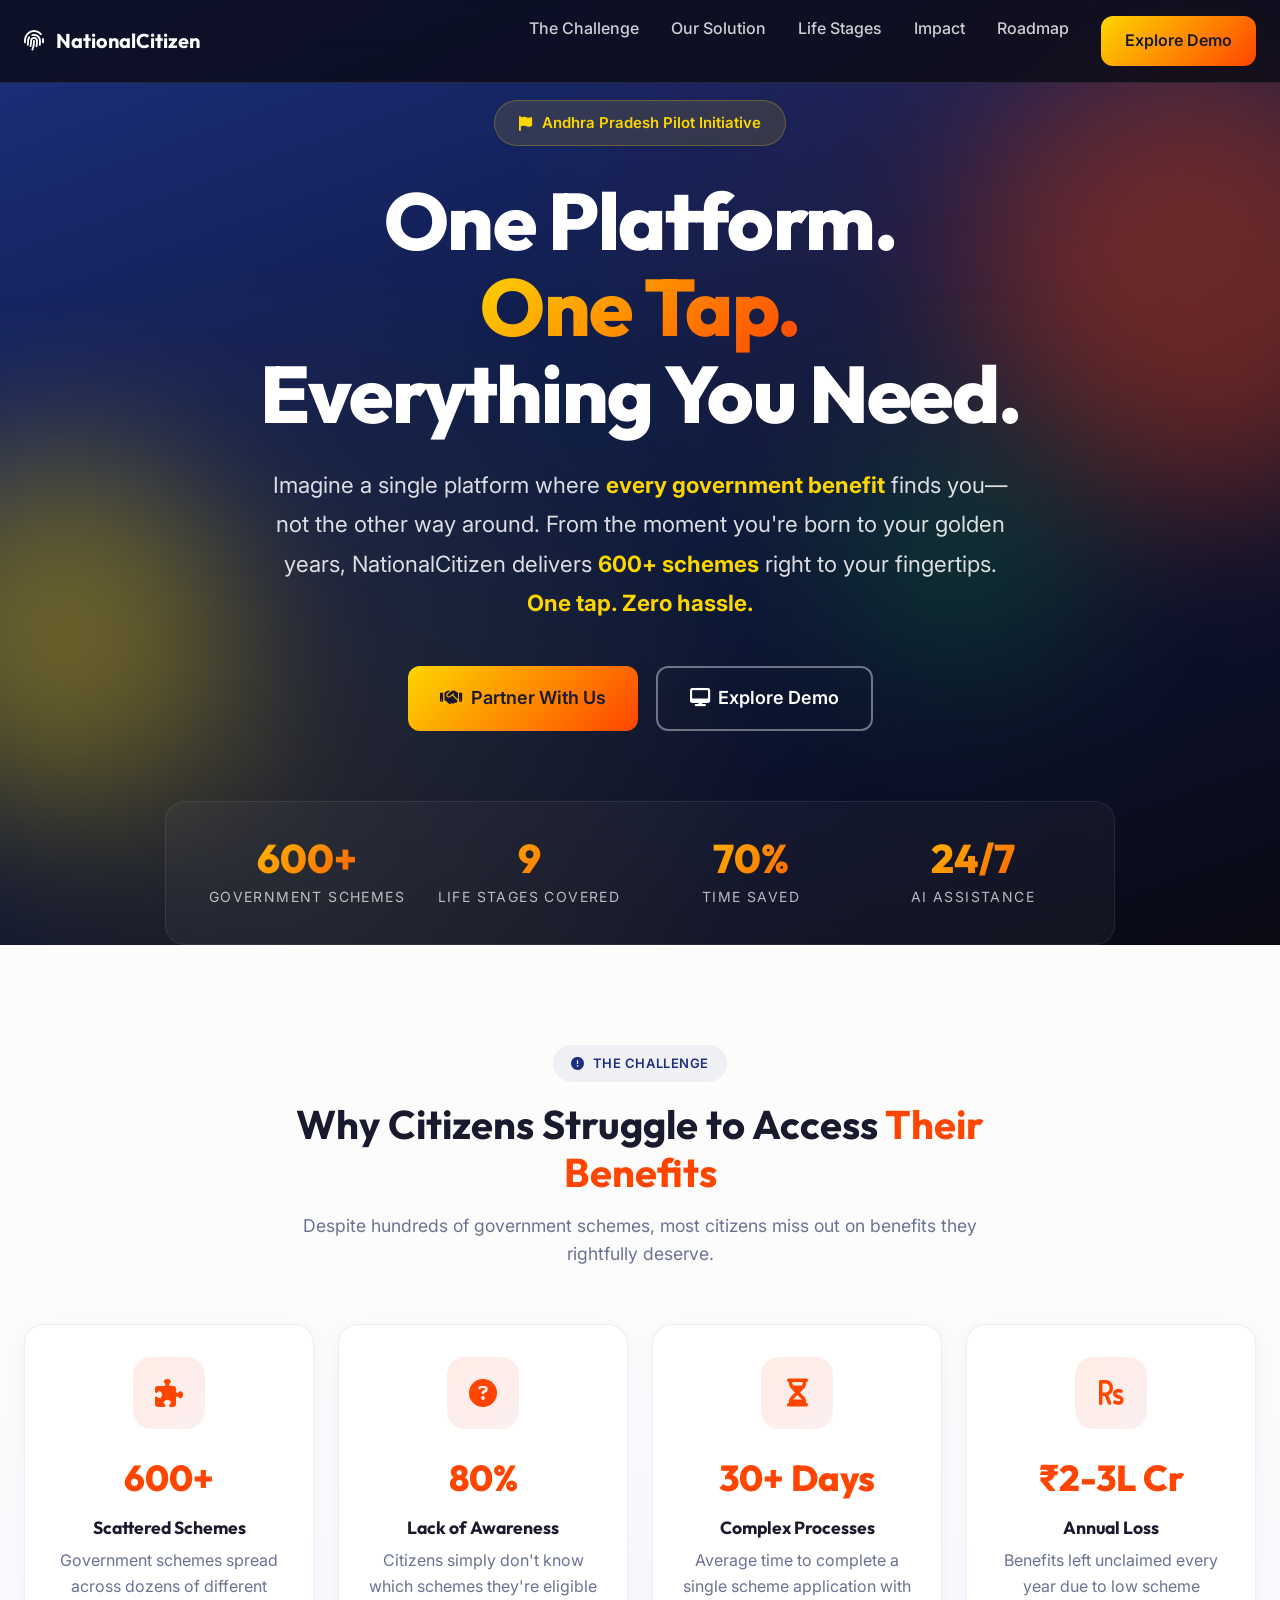
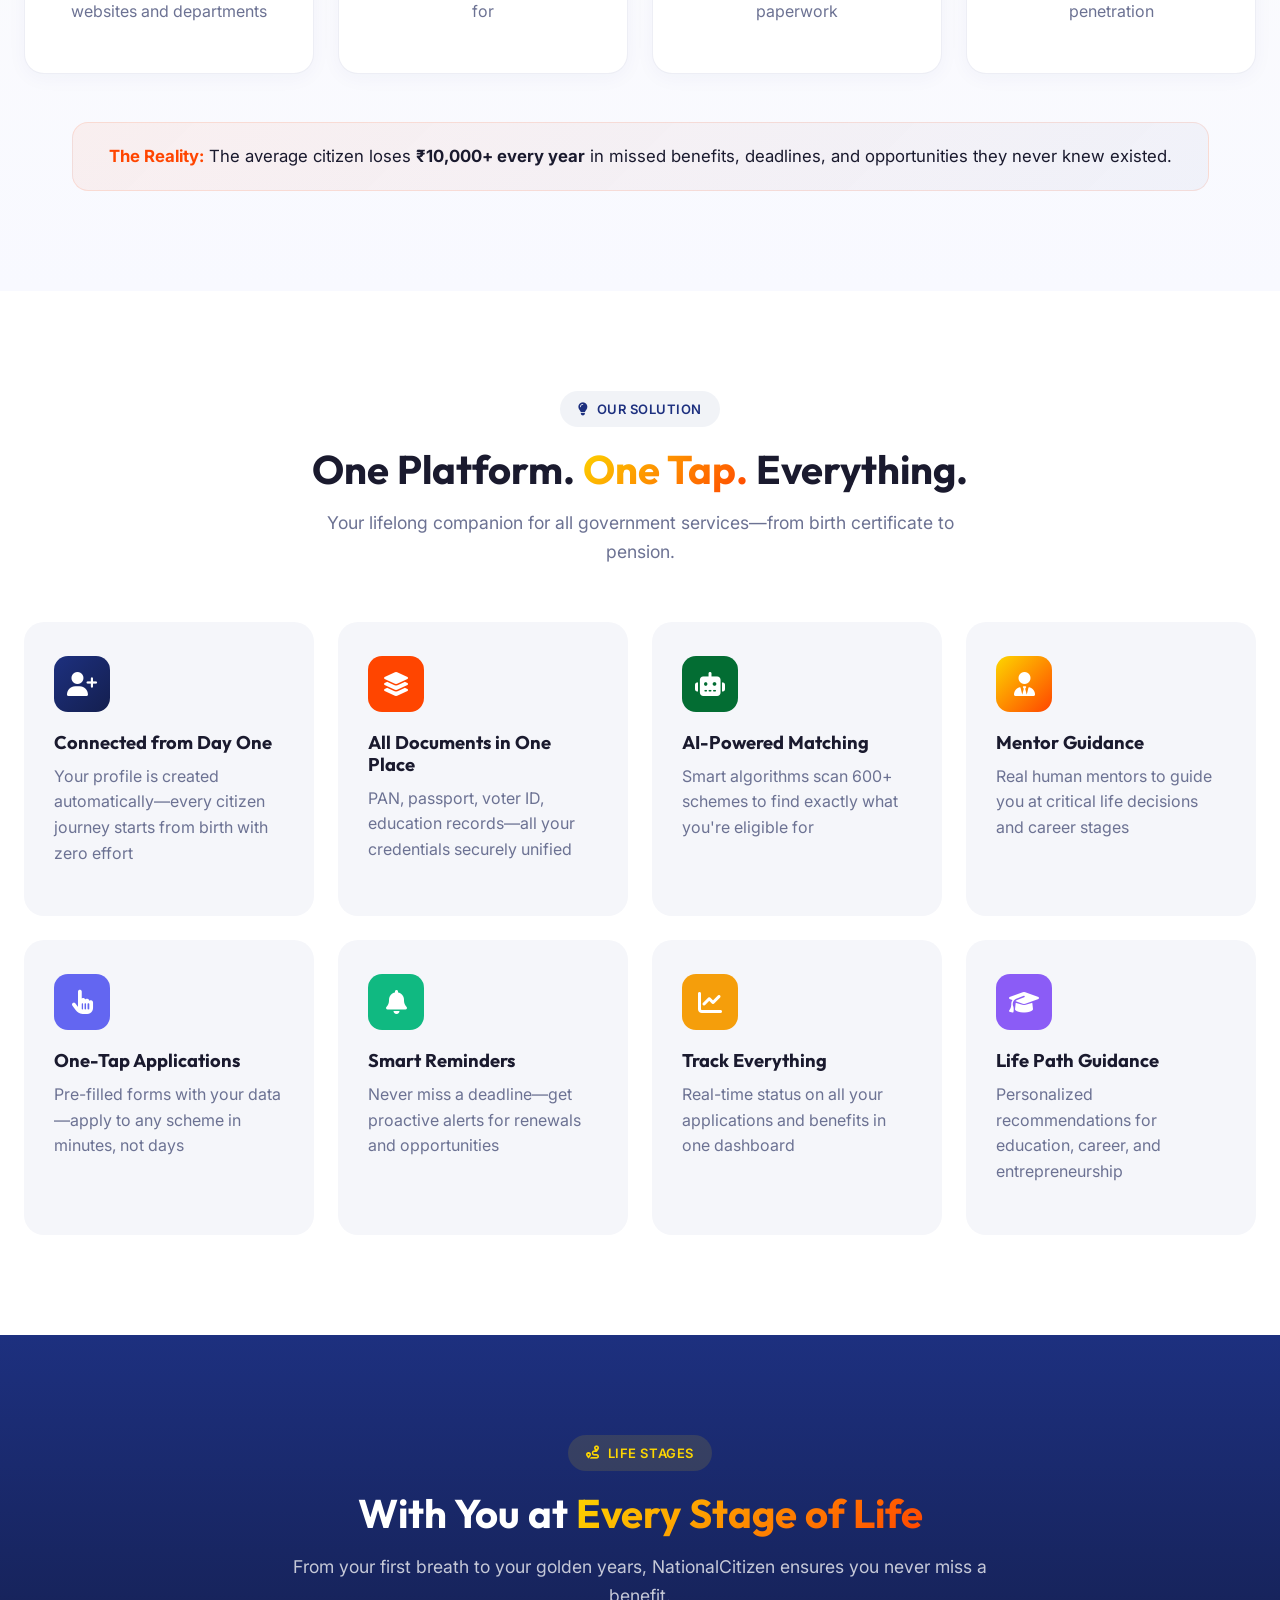
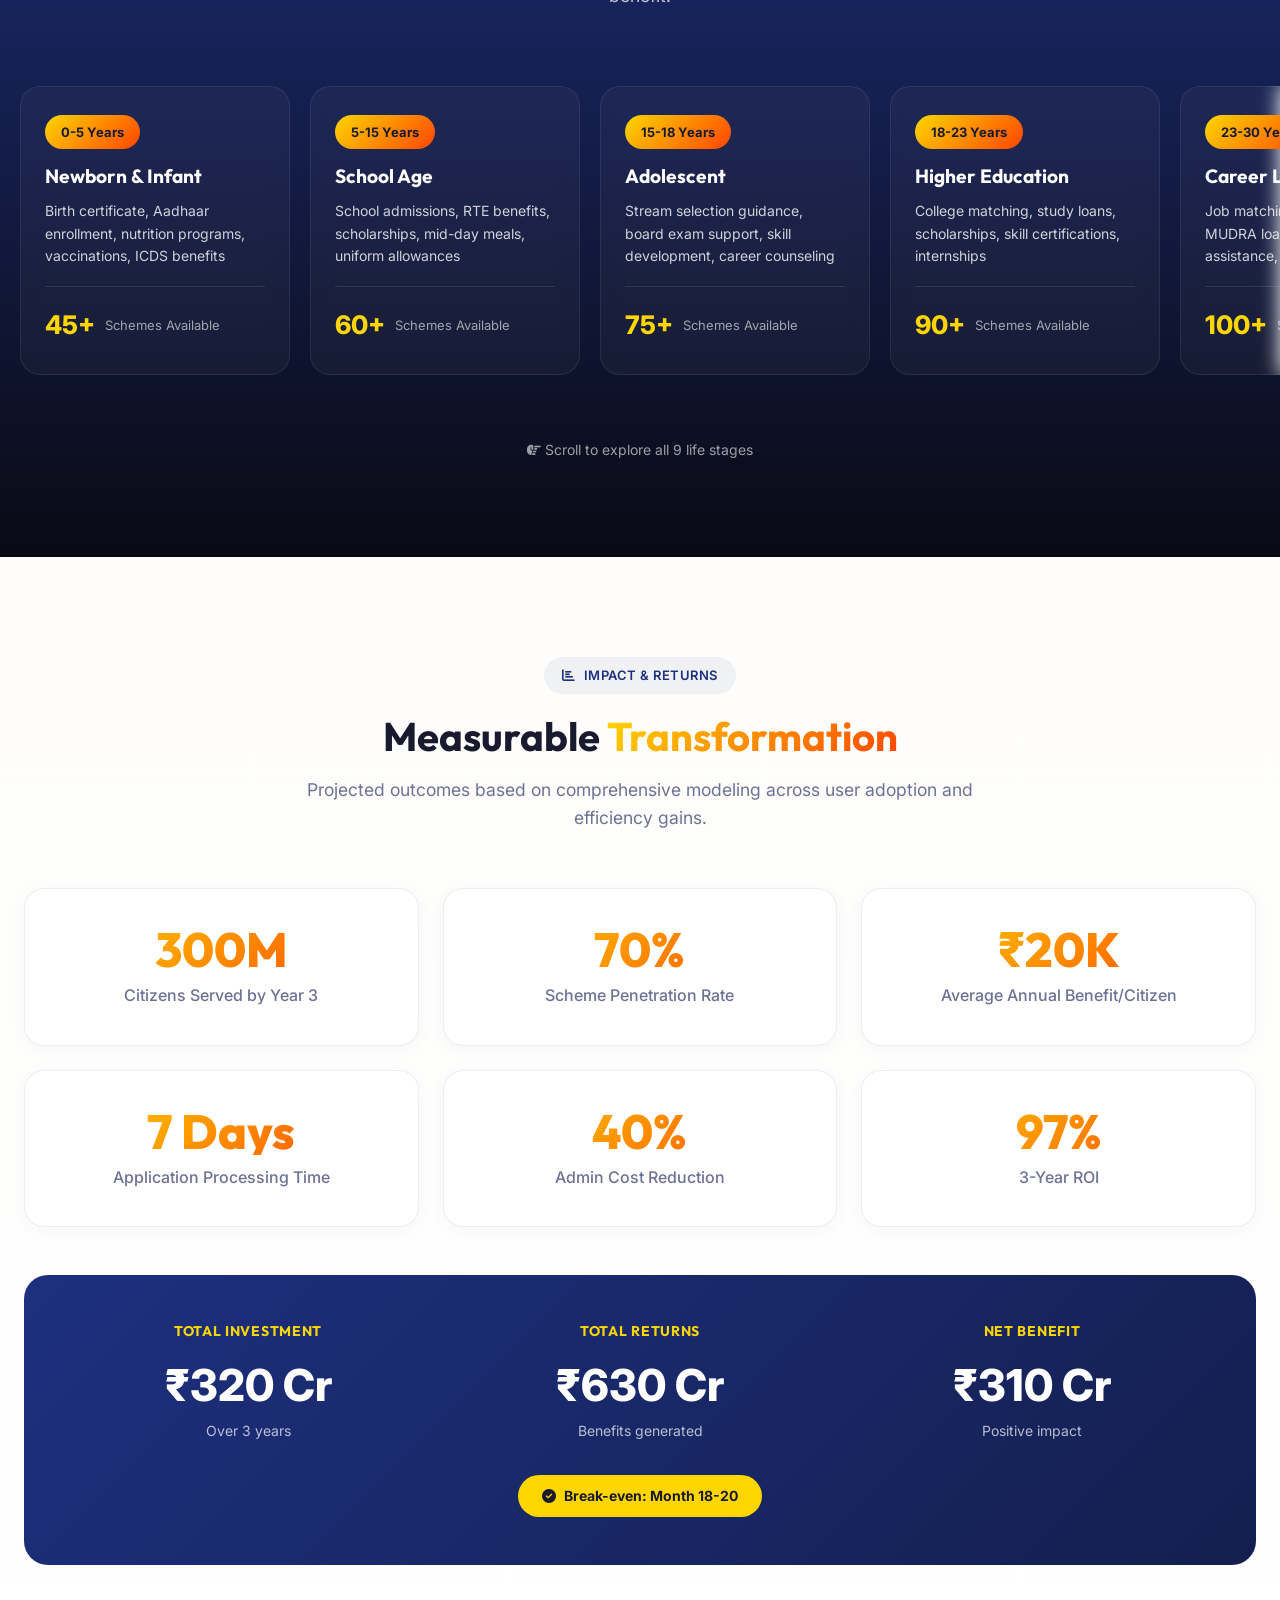
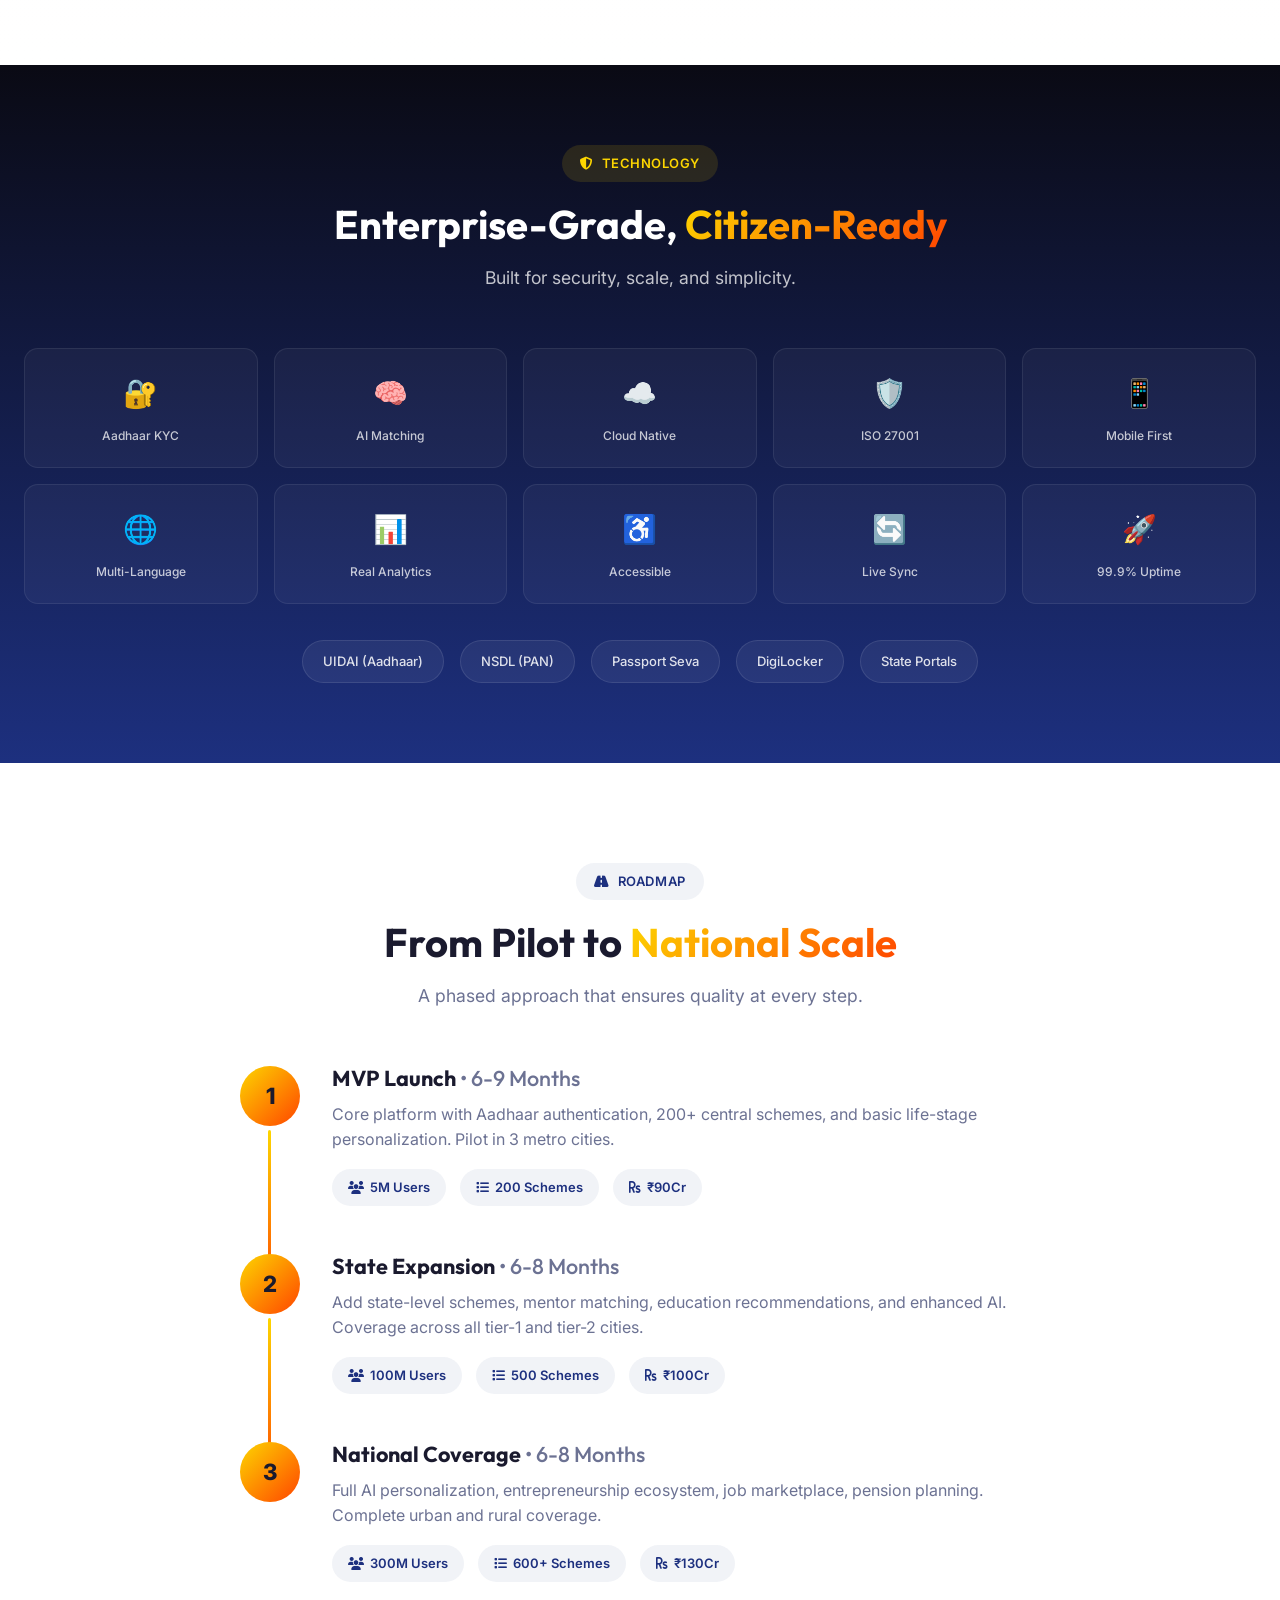
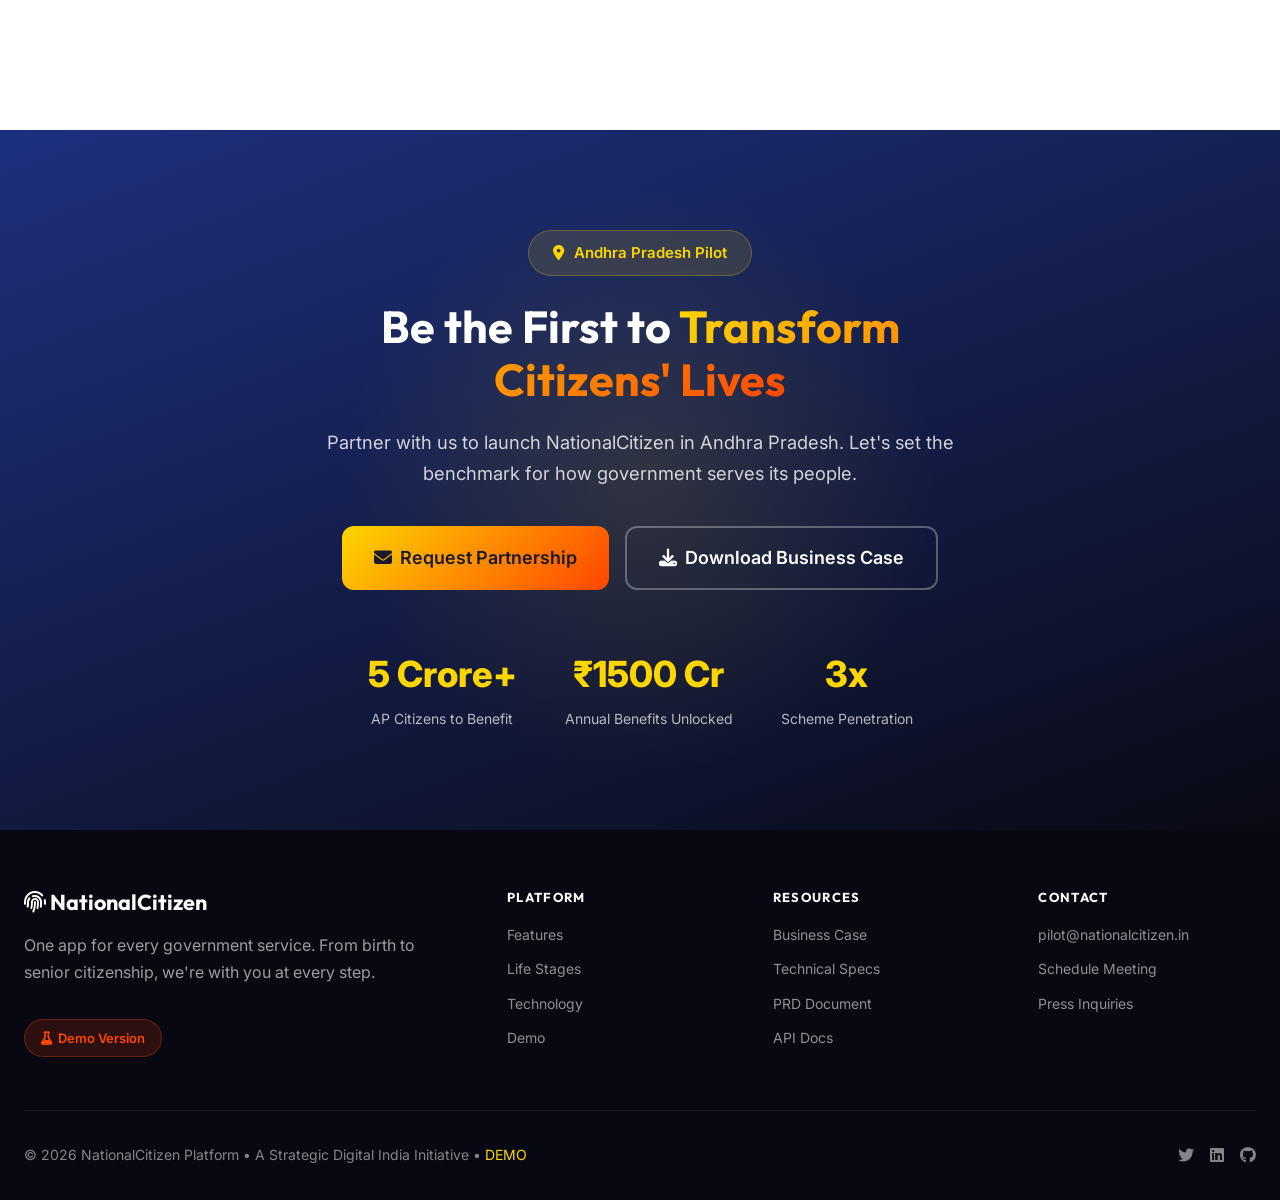
==== index.html @ ca4418de "Initial commit: NationalCitizen AP Showcase Demo - One Platform, One Tap" ====
<!DOCTYPE html>
<html lang="en">

<head>
  <meta charset="UTF-8">
  <meta name="viewport" content="width=device-width, initial-scale=1.0">
  <title>NationalCitizen | One Platform. One Tap. Everything.</title>
  <meta name="description"
    content="NationalCitizen - One platform, one tap access to 600+ government schemes. From birth to retirement, access all your benefits instantly. The future of citizen services.">

  <!-- Fonts -->
  <link rel="preconnect" href="https://fonts.googleapis.com">
  <link rel="preconnect" href="https://fonts.gstatic.com" crossorigin>
  <link
    href="https://fonts.googleapis.com/css2?family=Inter:wght@400;500;600;700&family=Outfit:wght@500;600;700;800&display=swap"
    rel="stylesheet">

  <!-- Icons -->
  <link rel="stylesheet" href="https://cdnjs.cloudflare.com/ajax/libs/font-awesome/6.5.1/css/all.min.css">

  <!-- Styles -->
  <link rel="stylesheet" href="css/styles.css">
  <style>
    /* Hero Section */
    .hero {
      min-height: 100vh;
      display: flex;
      align-items: center;
      position: relative;
      overflow: hidden;
      background: linear-gradient(160deg, #1d307f 0%, #0f1a4a 40%, #0a0a14 100%);
    }

    .hero::before {
      content: '';
      position: absolute;
      top: 0;
      left: 0;
      right: 0;
      bottom: 0;
      background:
        radial-gradient(circle at 20% 80%, rgba(253, 214, 0, 0.1) 0%, transparent 40%),
        radial-gradient(circle at 80% 20%, rgba(255, 69, 0, 0.08) 0%, transparent 40%),
        radial-gradient(circle at 50% 50%, rgba(3, 109, 51, 0.05) 0%, transparent 50%);
    }

    .hero-content {
      position: relative;
      z-index: 2;
      text-align: center;
      max-width: 950px;
      margin: 0 auto;
      padding-top: 100px;
    }

    .hero-badge {
      display: inline-flex;
      align-items: center;
      gap: 10px;
      padding: 10px 24px;
      background: rgba(253, 214, 0, 0.12);
      border: 1px solid rgba(253, 214, 0, 0.25);
      border-radius: 50px;
      color: var(--ap-gold);
      font-size: 15px;
      font-weight: 600;
      margin-bottom: 32px;
    }

    .hero-title {
      font-size: clamp(2.8rem, 7vw, 5rem);
      font-weight: 800;
      color: white;
      line-height: 1.08;
      margin-bottom: 28px;
      letter-spacing: -0.02em;
    }

    .hero-title .highlight {
      background: linear-gradient(135deg, var(--ap-gold) 0%, var(--ap-orange) 100%);
      -webkit-background-clip: text;
      -webkit-text-fill-color: transparent;
      background-clip: text;
    }

    .hero-subtitle {
      font-size: clamp(1.15rem, 2.2vw, 1.4rem);
      color: rgba(255, 255, 255, 0.85);
      max-width: 750px;
      margin: 0 auto 44px;
      line-height: 1.75;
    }

    .hero-subtitle strong {
      color: var(--ap-gold);
    }

    .hero-buttons {
      display: flex;
      gap: 18px;
      justify-content: center;
      flex-wrap: wrap;
    }

    .hero-stats {
      display: grid;
      grid-template-columns: repeat(4, 1fr);
      gap: 20px;
      margin-top: 70px;
      padding: 36px 40px;
      background: rgba(255, 255, 255, 0.04);
      backdrop-filter: blur(20px);
      border-radius: 20px;
      border: 1px solid rgba(255, 255, 255, 0.08);
    }

    @media (max-width: 768px) {
      .hero-stats {
        grid-template-columns: repeat(2, 1fr);
        gap: 24px;
      }
    }

    .stat-dark .stat-value {
      font-size: 2.5rem;
    }

    /* Floating Elements */
    .float-element {
      position: absolute;
      border-radius: 50%;
      filter: blur(80px);
      opacity: 0.35;
      pointer-events: none;
    }

    .float-1 {
      width: 450px;
      height: 450px;
      background: var(--ap-orange);
      top: 5%;
      right: -150px;
      animation: float 10s ease-in-out infinite;
    }

    .float-2 {
      width: 350px;
      height: 350px;
      background: var(--ap-gold);
      bottom: 15%;
      left: -120px;
      animation: float 12s ease-in-out infinite reverse;
    }

    .float-3 {
      width: 250px;
      height: 250px;
      background: var(--ap-green);
      top: 45%;
      right: 15%;
      animation: float 8s ease-in-out infinite;
    }

    /* Problem Section */
    .problem-section {
      background: linear-gradient(180deg, #fefdfb 0%, #f8f9ff 100%);
      padding: 100px 0;
    }

    .problem-grid {
      display: grid;
      grid-template-columns: repeat(4, 1fr);
      gap: 24px;
    }

    @media (max-width: 1024px) {
      .problem-grid {
        grid-template-columns: repeat(2, 1fr);
      }
    }

    @media (max-width: 576px) {
      .problem-grid {
        grid-template-columns: 1fr;
      }
    }

    .problem-card {
      background: white;
      border: 1px solid rgba(29, 48, 127, 0.08);
      padding: 32px 28px;
      border-radius: 20px;
      text-align: center;
      transition: all 0.3s ease;
      box-shadow: 0 4px 20px rgba(29, 48, 127, 0.04);
    }

    .problem-card:hover {
      transform: translateY(-6px);
      box-shadow: 0 16px 40px rgba(29, 48, 127, 0.12);
      border-color: rgba(255, 69, 0, 0.2);
    }

    .problem-icon {
      width: 72px;
      height: 72px;
      display: flex;
      align-items: center;
      justify-content: center;
      background: linear-gradient(135deg, rgba(255, 69, 0, 0.1) 0%, rgba(220, 53, 69, 0.08) 100%);
      border-radius: 18px;
      margin: 0 auto 20px;
      font-size: 28px;
      color: var(--ap-orange);
    }

    .problem-value {
      font-size: 2.25rem;
      font-weight: 800;
      color: var(--ap-orange);
      margin-bottom: 10px;
      font-family: var(--font-display);
    }

    .problem-card h4 {
      font-size: 1.1rem;
      margin-bottom: 10px;
      color: var(--near-black);
    }

    /* Solution Section */
    .solution-section {
      background: white;
      padding: 100px 0;
    }

    .solution-grid {
      display: grid;
      grid-template-columns: repeat(4, 1fr);
      gap: 24px;
    }

    @media (max-width: 1024px) {
      .solution-grid {
        grid-template-columns: repeat(2, 1fr);
      }
    }

    @media (max-width: 576px) {
      .solution-grid {
        grid-template-columns: 1fr;
      }
    }

    .solution-card {
      background: var(--light-gray);
      padding: 32px 28px;
      border-radius: 20px;
      border: 2px solid transparent;
      transition: all 0.3s ease;
      position: relative;
    }

    .solution-card::before {
      content: '';
      position: absolute;
      top: 0;
      left: 0;
      right: 0;
      height: 4px;
      background: var(--gradient-gold);
      border-radius: 20px 20px 0 0;
      opacity: 0;
      transition: opacity 0.3s ease;
    }

    .solution-card:hover::before {
      opacity: 1;
    }

    .solution-card:hover {
      background: white;
      border-color: rgba(29, 48, 127, 0.1);
      transform: translateY(-4px);
      box-shadow: 0 12px 32px rgba(29, 48, 127, 0.1);
    }

    .solution-icon {
      width: 56px;
      height: 56px;
      display: flex;
      align-items: center;
      justify-content: center;
      background: var(--gradient-primary);
      border-radius: 14px;
      color: white;
      font-size: 24px;
      margin-bottom: 20px;
    }

    .solution-card:nth-child(2) .solution-icon {
      background: var(--ap-orange);
    }

    .solution-card:nth-child(3) .solution-icon {
      background: var(--ap-green);
    }

    .solution-card:nth-child(4) .solution-icon {
      background: linear-gradient(135deg, var(--ap-gold), var(--ap-orange));
    }

    .solution-card:nth-child(5) .solution-icon {
      background: #6366f1;
    }

    .solution-card:nth-child(6) .solution-icon {
      background: #10b981;
    }

    .solution-card:nth-child(7) .solution-icon {
      background: #f59e0b;
    }

    .solution-card:nth-child(8) .solution-icon {
      background: #8b5cf6;
    }

    .solution-card h5 {
      font-size: 1.15rem;
      margin-bottom: 10px;
      color: var(--near-black);
    }

    /* Life Stages Section */
    .stages-section {
      background: linear-gradient(180deg, #1d307f 0%, #0a0a14 100%);
      padding: 100px 0 80px;
    }

    .stages-container {
      overflow-x: auto;
      padding: 20px 0 40px;
      margin: 0 -20px;
      scrollbar-width: thin;
      scrollbar-color: var(--ap-gold) rgba(255, 255, 255, 0.1);
    }

    .stages-container::-webkit-scrollbar {
      height: 8px;
    }

    .stages-container::-webkit-scrollbar-track {
      background: rgba(255, 255, 255, 0.1);
      border-radius: 4px;
    }

    .stages-container::-webkit-scrollbar-thumb {
      background: var(--ap-gold);
      border-radius: 4px;
    }

    .stages-timeline {
      display: flex;
      gap: 20px;
      min-width: max-content;
      padding: 0 40px;
    }

    .stage-card {
      width: 270px;
      flex-shrink: 0;
      background: rgba(255, 255, 255, 0.04);
      backdrop-filter: blur(10px);
      border: 1px solid rgba(255, 255, 255, 0.08);
      border-radius: 20px;
      padding: 28px 24px;
      transition: all 0.3s ease;
    }

    .stage-card:hover {
      background: rgba(255, 255, 255, 0.08);
      transform: translateY(-6px);
      border-color: var(--ap-gold);
    }

    .stage-age {
      display: inline-block;
      padding: 7px 16px;
      background: var(--gradient-gold);
      border-radius: 20px;
      font-size: 13px;
      font-weight: 700;
      color: var(--near-black);
      margin-bottom: 16px;
    }

    .stage-title {
      font-size: 1.2rem;
      font-weight: 700;
      color: white;
      margin-bottom: 12px;
    }

    .stage-desc {
      color: rgba(255, 255, 255, 0.7);
      font-size: 14px;
      line-height: 1.6;
      margin: 0;
    }

    .stage-schemes {
      display: flex;
      align-items: center;
      gap: 10px;
      margin-top: 18px;
      padding-top: 18px;
      border-top: 1px solid rgba(255, 255, 255, 0.1);
    }

    .stage-schemes-count {
      font-size: 1.6rem;
      font-weight: 800;
      color: var(--ap-gold);
    }

    .stage-schemes-label {
      color: rgba(255, 255, 255, 0.6);
      font-size: 13px;
    }

    /* Impact Section */
    .impact-section {
      background: linear-gradient(180deg, #fefdfb 0%, white 100%);
      padding: 100px 0;
    }

    .impact-grid {
      display: grid;
      grid-template-columns: repeat(3, 1fr);
      gap: 24px;
    }

    @media (max-width: 1024px) {
      .impact-grid {
        grid-template-columns: repeat(2, 1fr);
      }
    }

    @media (max-width: 576px) {
      .impact-grid {
        grid-template-columns: 1fr;
      }
    }

    .impact-card {
      background: white;
      border: 1px solid rgba(29, 48, 127, 0.08);
      padding: 36px 28px;
      border-radius: 20px;
      text-align: center;
      box-shadow: 0 4px 20px rgba(29, 48, 127, 0.04);
    }

    .impact-value {
      font-size: 3rem;
      font-weight: 800;
      font-family: var(--font-display);
      background: var(--gradient-gold);
      -webkit-background-clip: text;
      -webkit-text-fill-color: transparent;
      background-clip: text;
      margin-bottom: 10px;
      line-height: 1;
    }

    .impact-label {
      font-size: 1rem;
      color: var(--dark-gray);
      font-weight: 500;
    }

    .investment-card {
      background: var(--gradient-primary);
      border-radius: 24px;
      padding: 48px;
      margin-top: 48px;
    }

    .investment-grid {
      display: grid;
      grid-template-columns: repeat(3, 1fr);
      gap: 40px;
      text-align: center;
    }

    @media (max-width: 768px) {
      .investment-grid {
        grid-template-columns: 1fr;
        gap: 32px;
      }
    }

    .investment-item h5 {
      color: var(--ap-gold);
      font-size: 14px;
      margin-bottom: 10px;
      text-transform: uppercase;
      letter-spacing: 0.05em;
    }

    .investment-item .value {
      font-size: 2.75rem;
      font-weight: 800;
      color: white;
    }

    .investment-item p {
      color: rgba(255, 255, 255, 0.7);
      margin: 0;
      font-size: 14px;
    }

    /* Roadmap Section */
    .roadmap-section {
      background: white;
      padding: 100px 0;
    }

    .roadmap-container {
      max-width: 800px;
      margin: 0 auto;
    }

    .roadmap-item {
      display: flex;
      gap: 32px;
      margin-bottom: 48px;
      position: relative;
    }

    .roadmap-item:not(:last-child)::before {
      content: '';
      position: absolute;
      left: 28px;
      top: 64px;
      width: 3px;
      height: calc(100% + 24px);
      background: linear-gradient(180deg, var(--ap-gold) 0%, var(--ap-orange) 100%);
      border-radius: 3px;
    }

    .roadmap-phase {
      width: 60px;
      height: 60px;
      flex-shrink: 0;
      display: flex;
      align-items: center;
      justify-content: center;
      background: var(--gradient-gold);
      border-radius: 50%;
      font-size: 1.4rem;
      font-weight: 800;
      color: var(--near-black);
    }

    .roadmap-content h4 {
      font-size: 1.35rem;
      margin-bottom: 10px;
      color: var(--near-black);
    }

    .roadmap-duration {
      color: var(--dark-gray);
      font-weight: 500;
    }

    .roadmap-meta {
      display: flex;
      gap: 14px;
      margin-top: 16px;
      flex-wrap: wrap;
    }

    .roadmap-tag {
      display: inline-flex;
      align-items: center;
      gap: 6px;
      padding: 8px 16px;
      background: rgba(29, 48, 127, 0.06);
      border-radius: 20px;
      font-size: 13px;
      font-weight: 600;
      color: var(--ap-navy);
    }

    /* CTA Section */
    .cta-section {
      background: linear-gradient(160deg, #1d307f 0%, #0a0a14 100%);
      padding: 100px 0;
      text-align: center;
      position: relative;
      overflow: hidden;
    }

    .cta-section::before {
      content: '';
      position: absolute;
      top: 50%;
      left: 50%;
      transform: translate(-50%, -50%);
      width: 700px;
      height: 700px;
      background: radial-gradient(circle, rgba(253, 214, 0, 0.12) 0%, transparent 60%);
    }

    .cta-content {
      position: relative;
      z-index: 2;
      max-width: 700px;
      margin: 0 auto;
    }

    .cta-title {
      font-size: clamp(2rem, 4.5vw, 2.8rem);
      color: white;
      margin-bottom: 20px;
    }

    .cta-subtitle {
      color: rgba(255, 255, 255, 0.8);
      font-size: 1.15rem;
      margin-bottom: 36px;
      line-height: 1.7;
    }

    .cta-stats {
      display: flex;
      gap: 48px;
      justify-content: center;
      margin-top: 56px;
      flex-wrap: wrap;
    }

    .cta-stat-value {
      font-size: 2.25rem;
      font-weight: 800;
      color: var(--ap-gold);
    }

    .cta-stat-label {
      color: rgba(255, 255, 255, 0.7);
      font-size: 14px;
      margin-top: 4px;
    }

    /* Tech Section */
    .tech-section {
      background: linear-gradient(180deg, #0a0a14 0%, #1d307f 100%);
      padding: 80px 0;
    }

    .tech-grid {
      display: grid;
      grid-template-columns: repeat(5, 1fr);
      gap: 16px;
    }

    @media (max-width: 768px) {
      .tech-grid {
        grid-template-columns: repeat(3, 1fr);
      }
    }

    @media (max-width: 480px) {
      .tech-grid {
        grid-template-columns: repeat(2, 1fr);
      }
    }

    .tech-item {
      background: rgba(255, 255, 255, 0.04);
      border: 1px solid rgba(255, 255, 255, 0.08);
      border-radius: 14px;
      padding: 22px 16px;
      text-align: center;
      transition: all 0.3s ease;
    }

    .tech-item:hover {
      background: rgba(255, 255, 255, 0.08);
      transform: translateY(-3px);
    }

    .tech-icon {
      font-size: 28px;
      margin-bottom: 10px;
    }

    .tech-name {
      font-size: 12px;
      color: rgba(255, 255, 255, 0.75);
      font-weight: 500;
    }

    .integrations {
      display: flex;
      gap: 16px;
      justify-content: center;
      flex-wrap: wrap;
      margin-top: 36px;
    }

    .integration-badge {
      padding: 10px 20px;
      background: rgba(255, 255, 255, 0.06);
      border: 1px solid rgba(255, 255, 255, 0.1);
      border-radius: 24px;
      font-size: 13px;
      font-weight: 500;
      color: rgba(255, 255, 255, 0.85);
    }

    /* Footer */
    .footer {
      background: #080812;
      color: rgba(255, 255, 255, 0.7);
      padding: 60px 0 32px;
    }

    .footer-grid {
      display: grid;
      grid-template-columns: 2fr 1fr 1fr 1fr;
      gap: 48px;
      margin-bottom: 48px;
    }

    @media (max-width: 768px) {
      .footer-grid {
        grid-template-columns: 1fr 1fr;
      }
    }

    @media (max-width: 480px) {
      .footer-grid {
        grid-template-columns: 1fr;
      }
    }

    .footer-brand h3 {
      color: white;
      font-size: 1.35rem;
      margin-bottom: 16px;
    }

    .footer-brand p {
      color: rgba(255, 255, 255, 0.6);
      line-height: 1.7;
    }

    .footer-links h5 {
      color: white;
      margin-bottom: 18px;
      font-size: 13px;
      text-transform: uppercase;
      letter-spacing: 0.1em;
    }

    .footer-links a {
      display: block;
      color: rgba(255, 255, 255, 0.55);
      margin-bottom: 12px;
      font-size: 14px;
      transition: color 0.2s;
    }

    .footer-links a:hover {
      color: var(--ap-gold);
    }

    .footer-bottom {
      border-top: 1px solid rgba(255, 255, 255, 0.08);
      padding-top: 32px;
      display: flex;
      justify-content: space-between;
      align-items: center;
      flex-wrap: wrap;
      gap: 16px;
    }

    .footer-bottom p {
      color: rgba(255, 255, 255, 0.5);
      font-size: 14px;
      margin: 0;
    }

    .demo-badge {
      display: inline-flex;
      align-items: center;
      gap: 6px;
      padding: 8px 16px;
      background: rgba(255, 69, 0, 0.15);
      border: 1px solid rgba(255, 69, 0, 0.3);
      border-radius: 20px;
      color: var(--ap-orange);
      font-size: 13px;
      font-weight: 600;
    }

    /* Section Headers */
    .section-header {
      text-align: center;
      max-width: 700px;
      margin: 0 auto 56px;
    }

    .section-tag {
      display: inline-flex;
      align-items: center;
      gap: 8px;
      padding: 8px 18px;
      background: rgba(29, 48, 127, 0.06);
      border-radius: 24px;
      font-size: 13px;
      font-weight: 600;
      color: var(--ap-navy);
      margin-bottom: 18px;
      text-transform: uppercase;
      letter-spacing: 0.04em;
    }

    .section-dark .section-tag {
      background: rgba(253, 214, 0, 0.12);
      color: var(--ap-gold);
    }

    .section-header h2 {
      font-size: clamp(1.8rem, 4vw, 2.5rem);
      margin-bottom: 16px;
      line-height: 1.2;
    }

    .section-header p {
      font-size: 1.1rem;
      color: var(--dark-gray);
      margin: 0;
    }

    .section-dark .section-header p {
      color: rgba(255, 255, 255, 0.75);
    }
  </style>
</head>

<body>
  <!-- Navigation -->
  <nav class="navbar">
    <div class="container flex-between">
      <a href="#" class="navbar-brand">
        <i class="fas fa-fingerprint"></i>
        NationalCitizen
      </a>
      <ul class="nav-links">
        <li><a href="#problem" class="nav-link">The Challenge</a></li>
        <li><a href="#solution" class="nav-link">Our Solution</a></li>
        <li><a href="#journey" class="nav-link">Life Stages</a></li>
        <li><a href="#impact" class="nav-link">Impact</a></li>
        <li><a href="#roadmap" class="nav-link">Roadmap</a></li>
        <li><a href="dashboard.html" class="btn btn-accent">Explore Demo</a></li>
      </ul>
    </div>
  </nav>

  <!-- Hero Section -->
  <section class="hero" id="hero">
    <div class="float-element float-1"></div>
    <div class="float-element float-2"></div>
    <div class="float-element float-3"></div>

    <div class="container">
      <div class="hero-content">
        <div class="hero-badge">
          <i class="fas fa-flag"></i>
          Andhra Pradesh Pilot Initiative
        </div>

        <h1 class="hero-title">
          One Platform.<br>
          <span class="highlight">One Tap.</span><br>
          Everything You Need.
        </h1>

        <p class="hero-subtitle">
          Imagine a single platform where <strong>every government benefit</strong> finds you—not the other way around.
          From the moment you're born to your golden years, NationalCitizen delivers <strong>600+ schemes</strong> right
          to your fingertips. <strong>One tap. Zero hassle.</strong>
        </p>

        <div class="hero-buttons">
          <a href="#pilot" class="btn btn-accent btn-lg">
            <i class="fas fa-handshake"></i>
            Partner With Us
          </a>
          <a href="dashboard.html" class="btn btn-secondary btn-lg"
            style="border-color: rgba(255,255,255,0.4); color: white;">
            <i class="fas fa-desktop"></i>
            Explore Demo
          </a>
        </div>

        <div class="hero-stats">
          <div class="stat stat-dark">
            <div class="stat-value">600+</div>
            <div class="stat-label">Government Schemes</div>
          </div>
          <div class="stat stat-dark">
            <div class="stat-value">9</div>
            <div class="stat-label">Life Stages Covered</div>
          </div>
          <div class="stat stat-dark">
            <div class="stat-value">70%</div>
            <div class="stat-label">Time Saved</div>
          </div>
          <div class="stat stat-dark">
            <div class="stat-value">24/7</div>
            <div class="stat-label">AI Assistance</div>
          </div>
        </div>
      </div>
    </div>
  </section>

  <!-- Problem Section -->
  <section class="problem-section" id="problem">
    <div class="container">
      <div class="section-header">
        <div class="section-tag">
          <i class="fas fa-exclamation-circle"></i>
          The Challenge
        </div>
        <h2>Why Citizens Struggle to Access <span class="text-orange">Their Benefits</span></h2>
        <p>Despite hundreds of government schemes, most citizens miss out on benefits they rightfully deserve.</p>
      </div>

      <div class="problem-grid">
        <div class="problem-card reveal">
          <div class="problem-icon">
            <i class="fas fa-puzzle-piece"></i>
          </div>
          <div class="problem-value">600+</div>
          <h4>Scattered Schemes</h4>
          <p class="text-muted">Government schemes spread across dozens of different websites and departments</p>
        </div>

        <div class="problem-card reveal">
          <div class="problem-icon">
            <i class="fas fa-question-circle"></i>
          </div>
          <div class="problem-value">80%</div>
          <h4>Lack of Awareness</h4>
          <p class="text-muted">Citizens simply don't know which schemes they're eligible for</p>
        </div>

        <div class="problem-card reveal">
          <div class="problem-icon">
            <i class="fas fa-hourglass-half"></i>
          </div>
          <div class="problem-value">30+ Days</div>
          <h4>Complex Processes</h4>
          <p class="text-muted">Average time to complete a single scheme application with paperwork</p>
        </div>

        <div class="problem-card reveal">
          <div class="problem-icon">
            <i class="fas fa-rupee-sign"></i>
          </div>
          <div class="problem-value">₹2-3L Cr</div>
          <h4>Annual Loss</h4>
          <p class="text-muted">Benefits left unclaimed every year due to low scheme penetration</p>
        </div>
      </div>

      <div class="text-center mt-12">
        <div
          style="display: inline-block; padding: 20px 36px; background: linear-gradient(135deg, rgba(255, 69, 0, 0.06) 0%, rgba(29, 48, 127, 0.04) 100%); border: 1px solid rgba(255, 69, 0, 0.12); border-radius: 16px;">
          <p style="color: var(--near-black); font-size: 1.05rem; margin: 0;">
            <strong style="color: var(--ap-orange);">The Reality:</strong> The average citizen loses <strong>₹10,000+
              every year</strong> in missed benefits, deadlines, and opportunities they never knew existed.
          </p>
        </div>
      </div>
    </div>
  </section>

  <!-- Solution Section -->
  <section class="solution-section" id="solution">
    <div class="container">
      <div class="section-header">
        <div class="section-tag">
          <i class="fas fa-lightbulb"></i>
          Our Solution
        </div>
        <h2>One Platform. <span class="text-gradient">One Tap.</span> Everything.</h2>
        <p>Your lifelong companion for all government services—from birth certificate to pension.</p>
      </div>

      <div class="solution-grid">
        <div class="solution-card reveal">
          <div class="solution-icon">
            <i class="fas fa-user-plus"></i>
          </div>
          <h5>Connected from Day One</h5>
          <p class="text-muted">Your profile is created automatically—every citizen journey starts from birth with zero
            effort</p>
        </div>

        <div class="solution-card reveal">
          <div class="solution-icon">
            <i class="fas fa-layer-group"></i>
          </div>
          <h5>All Documents in One Place</h5>
          <p class="text-muted">PAN, passport, voter ID, education records—all your credentials securely unified</p>
        </div>

        <div class="solution-card reveal">
          <div class="solution-icon">
            <i class="fas fa-robot"></i>
          </div>
          <h5>AI-Powered Matching</h5>
          <p class="text-muted">Smart algorithms scan 600+ schemes to find exactly what you're eligible for</p>
        </div>

        <div class="solution-card reveal">
          <div class="solution-icon">
            <i class="fas fa-user-tie"></i>
          </div>
          <h5>Mentor Guidance</h5>
          <p class="text-muted">Real human mentors to guide you at critical life decisions and career stages</p>
        </div>

        <div class="solution-card reveal">
          <div class="solution-icon">
            <i class="fas fa-hand-pointer"></i>
          </div>
          <h5>One-Tap Applications</h5>
          <p class="text-muted">Pre-filled forms with your data—apply to any scheme in minutes, not days</p>
        </div>

        <div class="solution-card reveal">
          <div class="solution-icon">
            <i class="fas fa-bell"></i>
          </div>
          <h5>Smart Reminders</h5>
          <p class="text-muted">Never miss a deadline—get proactive alerts for renewals and opportunities</p>
        </div>

        <div class="solution-card reveal">
          <div class="solution-icon">
            <i class="fas fa-chart-line"></i>
          </div>
          <h5>Track Everything</h5>
          <p class="text-muted">Real-time status on all your applications and benefits in one dashboard</p>
        </div>

        <div class="solution-card reveal">
          <div class="solution-icon">
            <i class="fas fa-graduation-cap"></i>
          </div>
          <h5>Life Path Guidance</h5>
          <p class="text-muted">Personalized recommendations for education, career, and entrepreneurship</p>
        </div>
      </div>
    </div>
  </section>

  <!-- Life Stages Journey -->
  <section class="stages-section section-dark" id="journey">
    <div class="container">
      <div class="section-header">
        <div class="section-tag">
          <i class="fas fa-route"></i>
          Life Stages
        </div>
        <h2>With You at <span class="text-gradient">Every Stage of Life</span></h2>
        <p>From your first breath to your golden years, NationalCitizen ensures you never miss a benefit.</p>
      </div>
    </div>

    <div class="stages-container">
      <div class="stages-timeline">
        <div class="stage-card">
          <span class="stage-age">0-5 Years</span>
          <h4 class="stage-title">Newborn & Infant</h4>
          <p class="stage-desc">Birth certificate, Aadhaar enrollment, nutrition programs, vaccinations, ICDS benefits
          </p>
          <div class="stage-schemes">
            <span class="stage-schemes-count">45+</span>
            <span class="stage-schemes-label">Schemes Available</span>
          </div>
        </div>

        <div class="stage-card">
          <span class="stage-age">5-15 Years</span>
          <h4 class="stage-title">School Age</h4>
          <p class="stage-desc">School admissions, RTE benefits, scholarships, mid-day meals, uniform allowances</p>
          <div class="stage-schemes">
            <span class="stage-schemes-count">60+</span>
            <span class="stage-schemes-label">Schemes Available</span>
          </div>
        </div>

        <div class="stage-card">
          <span class="stage-age">15-18 Years</span>
          <h4 class="stage-title">Adolescent</h4>
          <p class="stage-desc">Stream selection guidance, board exam support, skill development, career counseling</p>
          <div class="stage-schemes">
            <span class="stage-schemes-count">75+</span>
            <span class="stage-schemes-label">Schemes Available</span>
          </div>
        </div>

        <div class="stage-card">
          <span class="stage-age">18-23 Years</span>
          <h4 class="stage-title">Higher Education</h4>
          <p class="stage-desc">College matching, study loans, scholarships, skill certifications, internships</p>
          <div class="stage-schemes">
            <span class="stage-schemes-count">90+</span>
            <span class="stage-schemes-label">Schemes Available</span>
          </div>
        </div>

        <div class="stage-card">
          <span class="stage-age">23-30 Years</span>
          <h4 class="stage-title">Career Launch</h4>
          <p class="stage-desc">Job matching, startup grants, MUDRA loans, housing assistance, marriage benefits</p>
          <div class="stage-schemes">
            <span class="stage-schemes-count">100+</span>
            <span class="stage-schemes-label">Schemes Available</span>
          </div>
        </div>

        <div class="stage-card">
          <span class="stage-age">30-50 Years</span>
          <h4 class="stage-title">Mid-Career</h4>
          <p class="stage-desc">Home loans, insurance, tax benefits, children's education, business expansion</p>
          <div class="stage-schemes">
            <span class="stage-schemes-count">85+</span>
            <span class="stage-schemes-label">Schemes Available</span>
          </div>
        </div>

        <div class="stage-card">
          <span class="stage-age">50-60 Years</span>
          <h4 class="stage-title">Pre-Retirement</h4>
          <p class="stage-desc">Pension planning, NPS optimization, health checkups, senior preparation</p>
          <div class="stage-schemes">
            <span class="stage-schemes-count">70+</span>
            <span class="stage-schemes-label">Schemes Available</span>
          </div>
        </div>

        <div class="stage-card">
          <span class="stage-age">60-70 Years</span>
          <h4 class="stage-title">Early Retirement</h4>
          <p class="stage-desc">Pension activation, senior citizen benefits, healthcare subsidies, concessions</p>
          <div class="stage-schemes">
            <span class="stage-schemes-count">65+</span>
            <span class="stage-schemes-label">Schemes Available</span>
          </div>
        </div>

        <div class="stage-card">
          <span class="stage-age">70+ Years</span>
          <h4 class="stage-title">Senior Citizen</h4>
          <p class="stage-desc">Enhanced pensions, Ayushman Bharat, caregiver support, legacy planning</p>
          <div class="stage-schemes">
            <span class="stage-schemes-count">55+</span>
            <span class="stage-schemes-label">Schemes Available</span>
          </div>
        </div>
      </div>
    </div>

    <div class="container text-center" style="margin-top: 24px;">
      <p style="color: rgba(255,255,255,0.6); font-size: 14px;">
        <i class="fas fa-hand-point-right"></i> Scroll to explore all 9 life stages
      </p>
    </div>
  </section>

  <!-- Impact Section -->
  <section class="impact-section" id="impact">
    <div class="container">
      <div class="section-header">
        <div class="section-tag">
          <i class="fas fa-chart-bar"></i>
          Impact & Returns
        </div>
        <h2>Measurable <span class="text-gradient">Transformation</span></h2>
        <p>Projected outcomes based on comprehensive modeling across user adoption and efficiency gains.</p>
      </div>

      <div class="impact-grid">
        <div class="impact-card reveal">
          <div class="impact-value">300M</div>
          <div class="impact-label">Citizens Served by Year 3</div>
        </div>

        <div class="impact-card reveal">
          <div class="impact-value">70%</div>
          <div class="impact-label">Scheme Penetration Rate</div>
        </div>

        <div class="impact-card reveal">
          <div class="impact-value">₹20K</div>
          <div class="impact-label">Average Annual Benefit/Citizen</div>
        </div>

        <div class="impact-card reveal">
          <div class="impact-value">7 Days</div>
          <div class="impact-label">Application Processing Time</div>
        </div>

        <div class="impact-card reveal">
          <div class="impact-value">40%</div>
          <div class="impact-label">Admin Cost Reduction</div>
        </div>

        <div class="impact-card reveal">
          <div class="impact-value">97%</div>
          <div class="impact-label">3-Year ROI</div>
        </div>
      </div>

      <div class="investment-card">
        <div class="investment-grid">
          <div class="investment-item">
            <h5>Total Investment</h5>
            <div class="value">₹320 Cr</div>
            <p>Over 3 years</p>
          </div>
          <div class="investment-item">
            <h5>Total Returns</h5>
            <div class="value">₹630 Cr</div>
            <p>Benefits generated</p>
          </div>
          <div class="investment-item">
            <h5>Net Benefit</h5>
            <div class="value">₹310 Cr</div>
            <p>Positive impact</p>
          </div>
        </div>
        <div class="text-center" style="margin-top: 32px;">
          <span
            style="display: inline-flex; align-items: center; gap: 8px; padding: 10px 24px; background: var(--ap-gold); border-radius: 24px; font-size: 14px; font-weight: 700; color: var(--near-black);">
            <i class="fas fa-check-circle"></i> Break-even: Month 18-20
          </span>
        </div>
      </div>
    </div>
  </section>

  <!-- Tech Section -->
  <section class="tech-section section-dark" id="technology">
    <div class="container">
      <div class="section-header">
        <div class="section-tag">
          <i class="fas fa-shield-alt"></i>
          Technology
        </div>
        <h2>Enterprise-Grade, <span class="text-gradient">Citizen-Ready</span></h2>
        <p>Built for security, scale, and simplicity.</p>
      </div>

      <div class="tech-grid">
        <div class="tech-item">
          <div class="tech-icon">🔐</div>
          <div class="tech-name">Aadhaar KYC</div>
        </div>
        <div class="tech-item">
          <div class="tech-icon">🧠</div>
          <div class="tech-name">AI Matching</div>
        </div>
        <div class="tech-item">
          <div class="tech-icon">☁️</div>
          <div class="tech-name">Cloud Native</div>
        </div>
        <div class="tech-item">
          <div class="tech-icon">🛡️</div>
          <div class="tech-name">ISO 27001</div>
        </div>
        <div class="tech-item">
          <div class="tech-icon">📱</div>
          <div class="tech-name">Mobile First</div>
        </div>
        <div class="tech-item">
          <div class="tech-icon">🌐</div>
          <div class="tech-name">Multi-Language</div>
        </div>
        <div class="tech-item">
          <div class="tech-icon">📊</div>
          <div class="tech-name">Real Analytics</div>
        </div>
        <div class="tech-item">
          <div class="tech-icon">♿</div>
          <div class="tech-name">Accessible</div>
        </div>
        <div class="tech-item">
          <div class="tech-icon">🔄</div>
          <div class="tech-name">Live Sync</div>
        </div>
        <div class="tech-item">
          <div class="tech-icon">🚀</div>
          <div class="tech-name">99.9% Uptime</div>
        </div>
      </div>

      <div class="integrations">
        <span class="integration-badge">UIDAI (Aadhaar)</span>
        <span class="integration-badge">NSDL (PAN)</span>
        <span class="integration-badge">Passport Seva</span>
        <span class="integration-badge">DigiLocker</span>
        <span class="integration-badge">State Portals</span>
      </div>
    </div>
  </section>

  <!-- Roadmap Section -->
  <section class="roadmap-section" id="roadmap">
    <div class="container">
      <div class="section-header">
        <div class="section-tag">
          <i class="fas fa-road"></i>
          Roadmap
        </div>
        <h2>From Pilot to <span class="text-gradient">National Scale</span></h2>
        <p>A phased approach that ensures quality at every step.</p>
      </div>

      <div class="roadmap-container">
        <div class="roadmap-item reveal">
          <div class="roadmap-phase">1</div>
          <div class="roadmap-content">
            <h4>MVP Launch <span class="roadmap-duration">• 6-9 Months</span></h4>
            <p class="text-muted">Core platform with Aadhaar authentication, 200+ central schemes, and basic life-stage
              personalization. Pilot in 3 metro cities.</p>
            <div class="roadmap-meta">
              <span class="roadmap-tag"><i class="fas fa-users"></i> 5M Users</span>
              <span class="roadmap-tag"><i class="fas fa-list"></i> 200 Schemes</span>
              <span class="roadmap-tag"><i class="fas fa-rupee-sign"></i> ₹90Cr</span>
            </div>
          </div>
        </div>

        <div class="roadmap-item reveal">
          <div class="roadmap-phase">2</div>
          <div class="roadmap-content">
            <h4>State Expansion <span class="roadmap-duration">• 6-8 Months</span></h4>
            <p class="text-muted">Add state-level schemes, mentor matching, education recommendations, and enhanced AI.
              Coverage across all tier-1 and tier-2 cities.</p>
            <div class="roadmap-meta">
              <span class="roadmap-tag"><i class="fas fa-users"></i> 100M Users</span>
              <span class="roadmap-tag"><i class="fas fa-list"></i> 500 Schemes</span>
              <span class="roadmap-tag"><i class="fas fa-rupee-sign"></i> ₹100Cr</span>
            </div>
          </div>
        </div>

        <div class="roadmap-item reveal">
          <div class="roadmap-phase">3</div>
          <div class="roadmap-content">
            <h4>National Coverage <span class="roadmap-duration">• 6-8 Months</span></h4>
            <p class="text-muted">Full AI personalization, entrepreneurship ecosystem, job marketplace, pension
              planning. Complete urban and rural coverage.</p>
            <div class="roadmap-meta">
              <span class="roadmap-tag"><i class="fas fa-users"></i> 300M Users</span>
              <span class="roadmap-tag"><i class="fas fa-list"></i> 600+ Schemes</span>
              <span class="roadmap-tag"><i class="fas fa-rupee-sign"></i> ₹130Cr</span>
            </div>
          </div>
        </div>
      </div>
    </div>
  </section>

  <!-- CTA Section -->
  <section class="cta-section" id="pilot">
    <div class="container">
      <div class="cta-content">
        <div class="hero-badge" style="margin-bottom: 24px;">
          <i class="fas fa-map-marker-alt"></i>
          Andhra Pradesh Pilot
        </div>

        <h2 class="cta-title">
          Be the First to <span class="text-gradient">Transform Citizens' Lives</span>
        </h2>

        <p class="cta-subtitle">
          Partner with us to launch NationalCitizen in Andhra Pradesh. Let's set the benchmark for how government serves
          its people.
        </p>

        <div style="display: flex; gap: 16px; justify-content: center; flex-wrap: wrap;">
          <a href="mailto:pilot@nationalcitizen.in" class="btn btn-accent btn-lg">
            <i class="fas fa-envelope"></i>
            Request Partnership
          </a>
          <a href="#" class="btn btn-lg"
            style="background: transparent; color: white; border: 2px solid rgba(255,255,255,0.3);">
            <i class="fas fa-download"></i>
            Download Business Case
          </a>
        </div>

        <div class="cta-stats">
          <div class="text-center">
            <div class="cta-stat-value">5 Crore+</div>
            <div class="cta-stat-label">AP Citizens to Benefit</div>
          </div>
          <div class="text-center">
            <div class="cta-stat-value">₹1500 Cr</div>
            <div class="cta-stat-label">Annual Benefits Unlocked</div>
          </div>
          <div class="text-center">
            <div class="cta-stat-value">3x</div>
            <div class="cta-stat-label">Scheme Penetration</div>
          </div>
        </div>
      </div>
    </div>
  </section>

  <!-- Footer -->
  <footer class="footer">
    <div class="container">
      <div class="footer-grid">
        <div class="footer-brand">
          <h3><i class="fas fa-fingerprint"></i> NationalCitizen</h3>
          <p>One app for every government service. From birth to senior citizenship, we're with you at every step.</p>
          <div class="demo-badge" style="margin-top: 16px;">
            <i class="fas fa-flask"></i>
            Demo Version
          </div>
        </div>

        <div class="footer-links">
          <h5>Platform</h5>
          <a href="#solution">Features</a>
          <a href="#journey">Life Stages</a>
          <a href="#technology">Technology</a>
          <a href="dashboard.html">Demo</a>
        </div>

        <div class="footer-links">
          <h5>Resources</h5>
          <a href="#">Business Case</a>
          <a href="#">Technical Specs</a>
          <a href="#">PRD Document</a>
          <a href="#">API Docs</a>
        </div>

        <div class="footer-links">
          <h5>Contact</h5>
          <a href="mailto:pilot@nationalcitizen.in">pilot@nationalcitizen.in</a>
          <a href="#">Schedule Meeting</a>
          <a href="#">Press Inquiries</a>
        </div>
      </div>

      <div class="footer-bottom">
        <p>© 2026 NationalCitizen Platform • A Strategic Digital India Initiative • <span
            style="color: var(--ap-gold);">DEMO</span></p>
        <div style="display: flex; gap: 16px;">
          <a href="#" style="color: rgba(255,255,255,0.5);"><i class="fab fa-twitter"></i></a>
          <a href="#" style="color: rgba(255,255,255,0.5);"><i class="fab fa-linkedin"></i></a>
          <a href="#" style="color: rgba(255,255,255,0.5);"><i class="fab fa-github"></i></a>
        </div>
      </div>
    </div>
  </footer>

  <!-- JavaScript -->
  <script>
    // Scroll reveal animation
    const reveals = document.querySelectorAll('.reveal');

    function revealOnScroll() {
      reveals.forEach(el => {
        const windowHeight = window.innerHeight;
        const elementTop = el.getBoundingClientRect().top;
        const revealPoint = 120;

        if (elementTop < windowHeight - revealPoint) {
          el.classList.add('active');
        }
      });
    }

    window.addEventListener('scroll', revealOnScroll);
    revealOnScroll();

    // Smooth scroll
    document.querySelectorAll('a[href^="#"]').forEach(anchor => {
      anchor.addEventListener('click', function (e) {
        e.preventDefault();
        const target = document.querySelector(this.getAttribute('href'));
        if (target) {
          target.scrollIntoView({ behavior: 'smooth', block: 'start' });
        }
      });
    });

    // Navbar scroll effect
    const navbar = document.querySelector('.navbar');
    window.addEventListener('scroll', () => {
      navbar.style.background = window.scrollY > 80
        ? 'rgba(10, 10, 20, 0.95)'
        : 'rgba(10, 10, 20, 0.8)';
    });
  </script>
</body>

</html>
---- css/styles.css ----
/* ========================================
   NationalCitizen AP Showcase - Design System
   Andhra Pradesh Government Color Palette
   ======================================== */

/* ===== CSS VARIABLES ===== */
:root {
  /* AP Government Official Colors */
  --ap-navy: #1d307f;
  --ap-navy-dark: #141f4f;
  --ap-navy-light: #2a4299;
  --ap-orange: #ff4500;
  --ap-orange-light: #ff6b33;
  --ap-green: #036d33;
  --ap-green-light: #05883f;
  --ap-gold: #fdd600;
  --ap-gold-light: #ffe033;
  
  /* Neutral Colors */
  --white: #ffffff;
  --off-white: #fefdfb;
  --light-gray: #f5f6fa;
  --gray: #e0e1e6;
  --dark-gray: #6c7293;
  --near-black: #1a1a2e;
  --black: #0a0a14;
  
  /* Semantic Colors */
  --success: var(--ap-green);
  --warning: var(--ap-gold);
  --danger: #dc3545;
  --info: var(--ap-navy);
  
  /* Gradients */
  --gradient-primary: linear-gradient(135deg, var(--ap-navy) 0%, var(--ap-navy-dark) 100%);
  --gradient-hero: linear-gradient(180deg, var(--ap-navy) 0%, var(--black) 100%);
  --gradient-card: linear-gradient(145deg, rgba(29, 48, 127, 0.1) 0%, rgba(255, 69, 0, 0.05) 100%);
  --gradient-gold: linear-gradient(135deg, var(--ap-gold) 0%, var(--ap-orange) 100%);
  
  /* Typography */
  --font-primary: 'Inter', -apple-system, BlinkMacSystemFont, 'Segoe UI', Roboto, sans-serif;
  --font-display: 'Outfit', var(--font-primary);
  
  /* Font Sizes */
  --fs-xs: 0.75rem;
  --fs-sm: 0.875rem;
  --fs-base: 1rem;
  --fs-lg: 1.125rem;
  --fs-xl: 1.25rem;
  --fs-2xl: 1.5rem;
  --fs-3xl: 2rem;
  --fs-4xl: 2.5rem;
  --fs-5xl: 3.5rem;
  --fs-6xl: 4.5rem;
  
  /* Spacing */
  --space-1: 0.25rem;
  --space-2: 0.5rem;
  --space-3: 0.75rem;
  --space-4: 1rem;
  --space-5: 1.25rem;
  --space-6: 1.5rem;
  --space-8: 2rem;
  --space-10: 2.5rem;
  --space-12: 3rem;
  --space-16: 4rem;
  --space-20: 5rem;
  --space-24: 6rem;
  
  /* Border Radius */
  --radius-sm: 0.375rem;
  --radius-md: 0.5rem;
  --radius-lg: 0.75rem;
  --radius-xl: 1rem;
  --radius-2xl: 1.5rem;
  --radius-full: 9999px;
  
  /* Shadows */
  --shadow-sm: 0 1px 2px rgba(0, 0, 0, 0.05);
  --shadow-md: 0 4px 6px -1px rgba(0, 0, 0, 0.1), 0 2px 4px -1px rgba(0, 0, 0, 0.06);
  --shadow-lg: 0 10px 15px -3px rgba(0, 0, 0, 0.1), 0 4px 6px -2px rgba(0, 0, 0, 0.05);
  --shadow-xl: 0 20px 25px -5px rgba(0, 0, 0, 0.1), 0 10px 10px -5px rgba(0, 0, 0, 0.04);
  --shadow-glow: 0 0 40px rgba(29, 48, 127, 0.3);
  --shadow-glow-orange: 0 0 40px rgba(255, 69, 0, 0.3);
  --shadow-glow-gold: 0 0 40px rgba(253, 214, 0, 0.4);
  
  /* Transitions */
  --transition-fast: 150ms ease;
  --transition-base: 250ms ease;
  --transition-slow: 400ms ease;
  --transition-bounce: 500ms cubic-bezier(0.68, -0.55, 0.265, 1.55);
}

/* ===== RESET & BASE ===== */
*, *::before, *::after {
  box-sizing: border-box;
  margin: 0;
  padding: 0;
}

html {
  scroll-behavior: smooth;
  font-size: 16px;
}

body {
  font-family: var(--font-primary);
  font-size: var(--fs-base);
  line-height: 1.6;
  color: var(--near-black);
  background-color: var(--off-white);
  -webkit-font-smoothing: antialiased;
  -moz-osx-font-smoothing: grayscale;
  overflow-x: hidden;
}

/* ===== TYPOGRAPHY ===== */
h1, h2, h3, h4, h5, h6 {
  font-family: var(--font-display);
  font-weight: 700;
  line-height: 1.2;
  color: var(--near-black);
}

h1 { font-size: var(--fs-5xl); }
h2 { font-size: var(--fs-4xl); }
h3 { font-size: var(--fs-3xl); }
h4 { font-size: var(--fs-2xl); }
h5 { font-size: var(--fs-xl); }
h6 { font-size: var(--fs-lg); }

p {
  margin-bottom: var(--space-4);
  color: var(--dark-gray);
}

a {
  color: var(--ap-navy);
  text-decoration: none;
  transition: color var(--transition-fast);
}

a:hover {
  color: var(--ap-orange);
}

/* ===== LAYOUT ===== */
.container {
  width: 100%;
  max-width: 1280px;
  margin: 0 auto;
  padding: 0 var(--space-6);
}

.container-lg {
  max-width: 1440px;
}

.section {
  padding: var(--space-24) 0;
}

.section-dark {
  background: var(--gradient-hero);
  color: var(--white);
}

.section-dark h1,
.section-dark h2,
.section-dark h3,
.section-dark h4,
.section-dark h5,
.section-dark h6 {
  color: var(--white);
}

.section-dark p {
  color: rgba(255, 255, 255, 0.8);
}

/* Grid System */
.grid {
  display: grid;
  gap: var(--space-6);
}

.grid-2 { grid-template-columns: repeat(2, 1fr); }
.grid-3 { grid-template-columns: repeat(3, 1fr); }
.grid-4 { grid-template-columns: repeat(4, 1fr); }

.flex {
  display: flex;
}

.flex-center {
  display: flex;
  align-items: center;
  justify-content: center;
}

.flex-between {
  display: flex;
  align-items: center;
  justify-content: space-between;
}

/* ===== BUTTONS ===== */
.btn {
  display: inline-flex;
  align-items: center;
  justify-content: center;
  gap: var(--space-2);
  padding: var(--space-3) var(--space-6);
  font-family: var(--font-primary);
  font-size: var(--fs-base);
  font-weight: 600;
  text-decoration: none;
  border: none;
  border-radius: var(--radius-lg);
  cursor: pointer;
  transition: all var(--transition-base);
}

.btn-primary {
  background: var(--ap-navy);
  color: var(--white);
}

.btn-primary:hover {
  background: var(--ap-navy-light);
  color: var(--white);
  transform: translateY(-2px);
  box-shadow: var(--shadow-lg);
}

.btn-secondary {
  background: transparent;
  color: var(--ap-navy);
  border: 2px solid var(--ap-navy);
}

.btn-secondary:hover {
  background: var(--ap-navy);
  color: var(--white);
}

.btn-accent {
  background: var(--gradient-gold);
  color: var(--near-black);
}

.btn-accent:hover {
  transform: translateY(-2px);
  box-shadow: var(--shadow-glow-gold);
}

.btn-orange {
  background: var(--ap-orange);
  color: var(--white);
}

.btn-orange:hover {
  background: var(--ap-orange-light);
  transform: translateY(-2px);
  box-shadow: var(--shadow-glow-orange);
}

.btn-lg {
  padding: var(--space-4) var(--space-8);
  font-size: var(--fs-lg);
}

.btn-icon {
  width: 48px;
  height: 48px;
  padding: 0;
  border-radius: var(--radius-full);
}

/* ===== CARDS ===== */
.card {
  background: var(--white);
  border-radius: var(--radius-xl);
  padding: var(--space-6);
  box-shadow: var(--shadow-md);
  transition: all var(--transition-base);
}

.card:hover {
  transform: translateY(-4px);
  box-shadow: var(--shadow-xl);
}

.card-dark {
  background: rgba(26, 26, 46, 0.6);
  backdrop-filter: blur(20px);
  border: 1px solid rgba(255, 255, 255, 0.1);
  color: var(--white);
}

.card-glow {
  position: relative;
}

.card-glow::before {
  content: '';
  position: absolute;
  inset: -2px;
  border-radius: inherit;
  background: var(--gradient-gold);
  opacity: 0;
  z-index: -1;
  transition: opacity var(--transition-base);
}

.card-glow:hover::before {
  opacity: 0.5;
}

/* ===== BADGES ===== */
.badge {
  display: inline-flex;
  align-items: center;
  padding: var(--space-1) var(--space-3);
  font-size: var(--fs-xs);
  font-weight: 600;
  text-transform: uppercase;
  letter-spacing: 0.05em;
  border-radius: var(--radius-full);
}

.badge-primary {
  background: rgba(29, 48, 127, 0.1);
  color: var(--ap-navy);
}

.badge-success {
  background: rgba(3, 109, 51, 0.1);
  color: var(--ap-green);
}

.badge-warning {
  background: rgba(253, 214, 0, 0.2);
  color: var(--near-black);
}

.badge-orange {
  background: rgba(255, 69, 0, 0.1);
  color: var(--ap-orange);
}

/* ===== STATS ===== */
.stat {
  text-align: center;
}

.stat-value {
  font-family: var(--font-display);
  font-size: var(--fs-5xl);
  font-weight: 800;
  line-height: 1;
  background: var(--gradient-gold);
  -webkit-background-clip: text;
  -webkit-text-fill-color: transparent;
  background-clip: text;
}

.stat-label {
  font-size: var(--fs-sm);
  color: var(--dark-gray);
  text-transform: uppercase;
  letter-spacing: 0.1em;
  margin-top: var(--space-2);
}

.stat-dark .stat-label {
  color: rgba(255, 255, 255, 0.7);
}

/* ===== PROGRESS ===== */
.progress-bar {
  width: 100%;
  height: 8px;
  background: var(--gray);
  border-radius: var(--radius-full);
  overflow: hidden;
}

.progress-fill {
  height: 100%;
  background: var(--gradient-gold);
  border-radius: var(--radius-full);
  transition: width var(--transition-slow);
}

/* ===== ICONS ===== */
.icon {
  display: inline-flex;
  align-items: center;
  justify-content: center;
}

.icon-box {
  width: 56px;
  height: 56px;
  border-radius: var(--radius-lg);
  background: var(--gradient-primary);
  color: var(--white);
  font-size: var(--fs-2xl);
}

.icon-box-orange {
  background: var(--ap-orange);
}

.icon-box-green {
  background: var(--ap-green);
}

.icon-box-gold {
  background: var(--ap-gold);
  color: var(--near-black);
}

/* ===== NAVIGATION ===== */
.navbar {
  position: fixed;
  top: 0;
  left: 0;
  right: 0;
  z-index: 1000;
  padding: var(--space-4) 0;
  background: rgba(10, 10, 20, 0.8);
  backdrop-filter: blur(20px);
  border-bottom: 1px solid rgba(255, 255, 255, 0.1);
}

.navbar-brand {
  display: flex;
  align-items: center;
  gap: var(--space-3);
  font-family: var(--font-display);
  font-size: var(--fs-xl);
  font-weight: 700;
  color: var(--white);
}

.navbar-brand:hover {
  color: var(--ap-gold);
}

.nav-links {
  display: flex;
  gap: var(--space-8);
  list-style: none;
}

.nav-link {
  color: rgba(255, 255, 255, 0.8);
  font-weight: 500;
  transition: color var(--transition-fast);
}

.nav-link:hover {
  color: var(--ap-gold);
}

/* ===== TEXT UTILITIES ===== */
.text-center { text-align: center; }
.text-navy { color: var(--ap-navy); }
.text-orange { color: var(--ap-orange); }
.text-green { color: var(--ap-green); }
.text-gold { color: var(--ap-gold); }
.text-white { color: var(--white); }
.text-muted { color: var(--dark-gray); }

.text-gradient {
  background: var(--gradient-gold);
  -webkit-background-clip: text;
  -webkit-text-fill-color: transparent;
  background-clip: text;
}

/* ===== SPACING UTILITIES ===== */
.mt-4 { margin-top: var(--space-4); }
.mt-6 { margin-top: var(--space-6); }
.mt-8 { margin-top: var(--space-8); }
.mt-12 { margin-top: var(--space-12); }
.mb-4 { margin-bottom: var(--space-4); }
.mb-6 { margin-bottom: var(--space-6); }
.mb-8 { margin-bottom: var(--space-8); }
.gap-4 { gap: var(--space-4); }
.gap-6 { gap: var(--space-6); }
.gap-8 { gap: var(--space-8); }

/* ===== RESPONSIVE ===== */
@media (max-width: 1024px) {
  .grid-4 { grid-template-columns: repeat(2, 1fr); }
  .grid-3 { grid-template-columns: repeat(2, 1fr); }
  h1 { font-size: var(--fs-4xl); }
  h2 { font-size: var(--fs-3xl); }
}

@media (max-width: 768px) {
  .grid-4, .grid-3, .grid-2 { grid-template-columns: 1fr; }
  .nav-links { display: none; }
  h1 { font-size: var(--fs-3xl); }
  h2 { font-size: var(--fs-2xl); }
  .section { padding: var(--space-16) 0; }
  .container { padding: 0 var(--space-4); }
}

/* ===== ANIMATIONS ===== */
@keyframes fadeInUp {
  from {
    opacity: 0;
    transform: translateY(30px);
  }
  to {
    opacity: 1;
    transform: translateY(0);
  }
}

@keyframes fadeIn {
  from { opacity: 0; }
  to { opacity: 1; }
}

@keyframes pulse {
  0%, 100% { opacity: 1; }
  50% { opacity: 0.5; }
}

@keyframes float {
  0%, 100% { transform: translateY(0); }
  50% { transform: translateY(-10px); }
}

@keyframes glow {
  0%, 100% { box-shadow: 0 0 20px rgba(253, 214, 0, 0.3); }
  50% { box-shadow: 0 0 40px rgba(253, 214, 0, 0.6); }
}

.animate-fade-in {
  animation: fadeIn 0.6s ease forwards;
}

.animate-fade-in-up {
  animation: fadeInUp 0.6s ease forwards;
}

.animate-float {
  animation: float 3s ease-in-out infinite;
}

.animate-pulse {
  animation: pulse 2s ease-in-out infinite;
}

.animate-glow {
  animation: glow 2s ease-in-out infinite;
}

/* Scroll-triggered animations */
.reveal {
  opacity: 0;
  transform: translateY(30px);
  transition: all 0.8s ease;
}

.reveal.active {
  opacity: 1;
  transform: translateY(0);
}
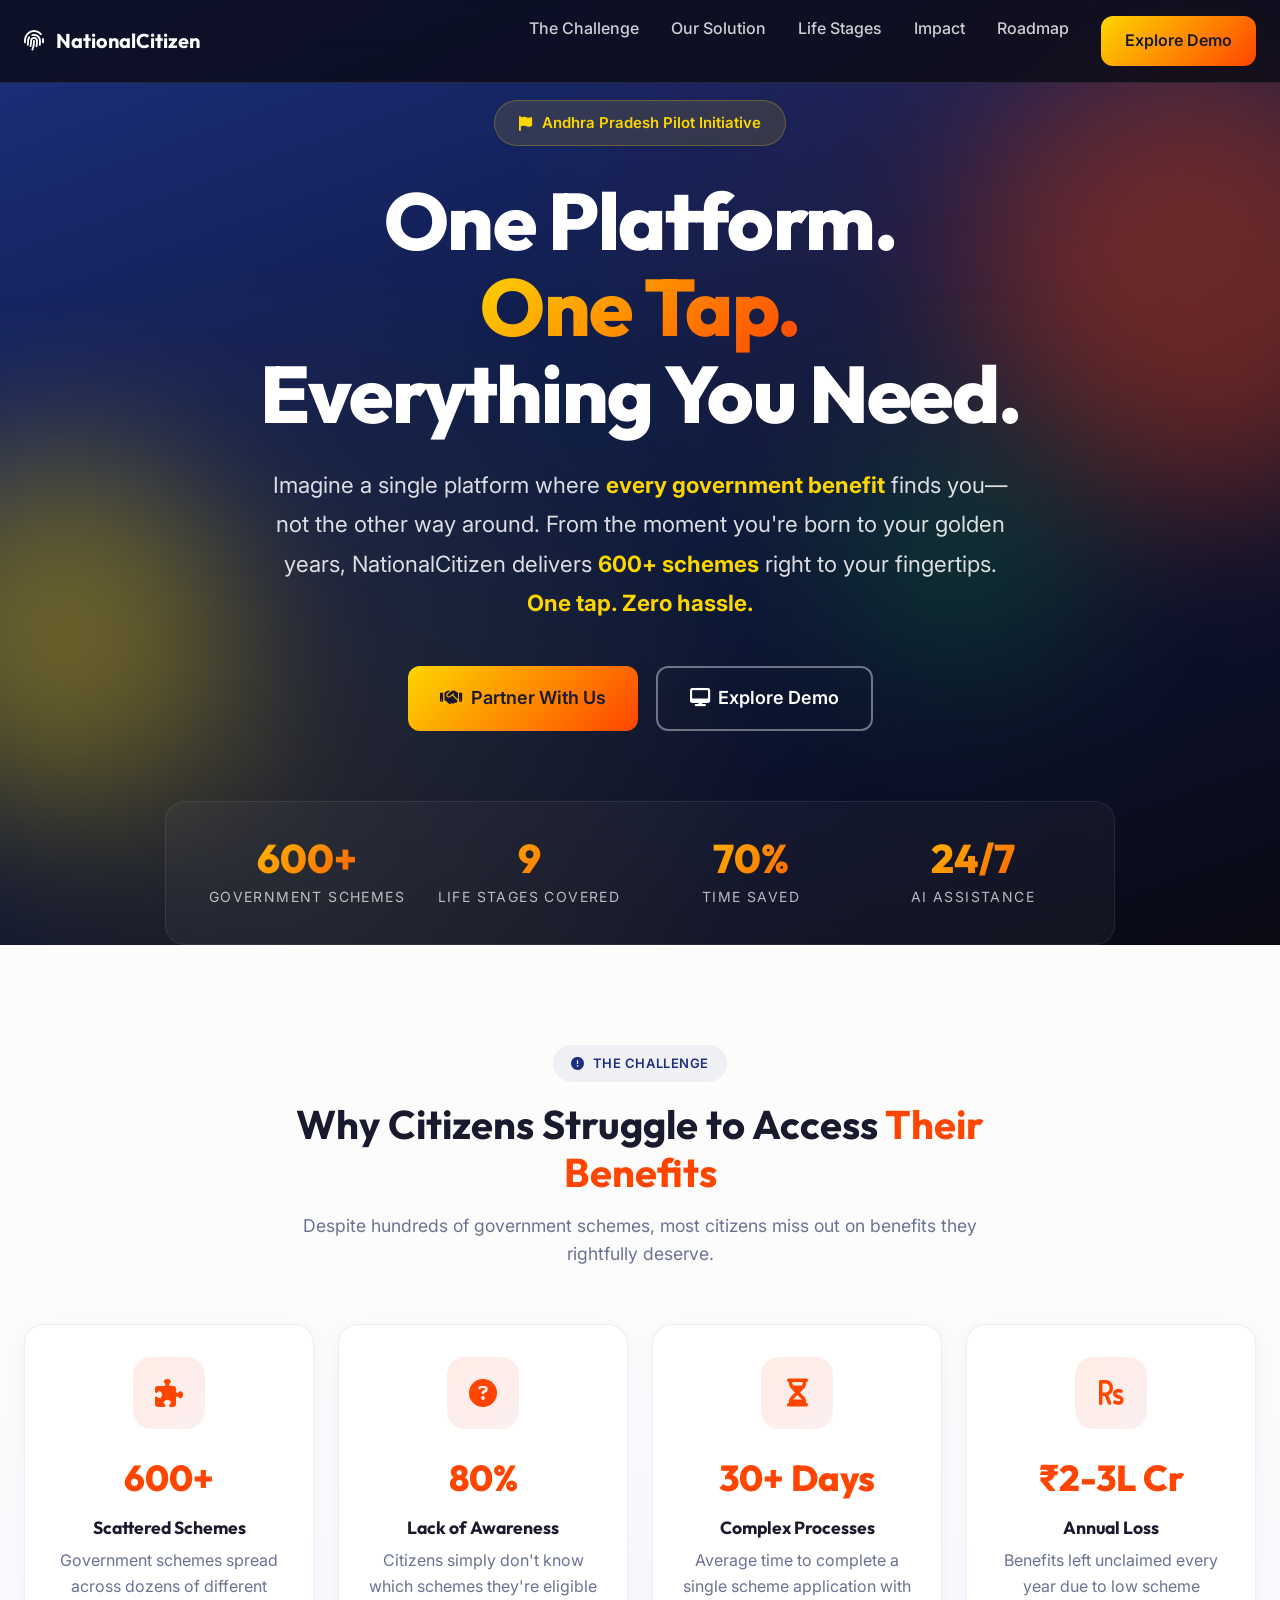
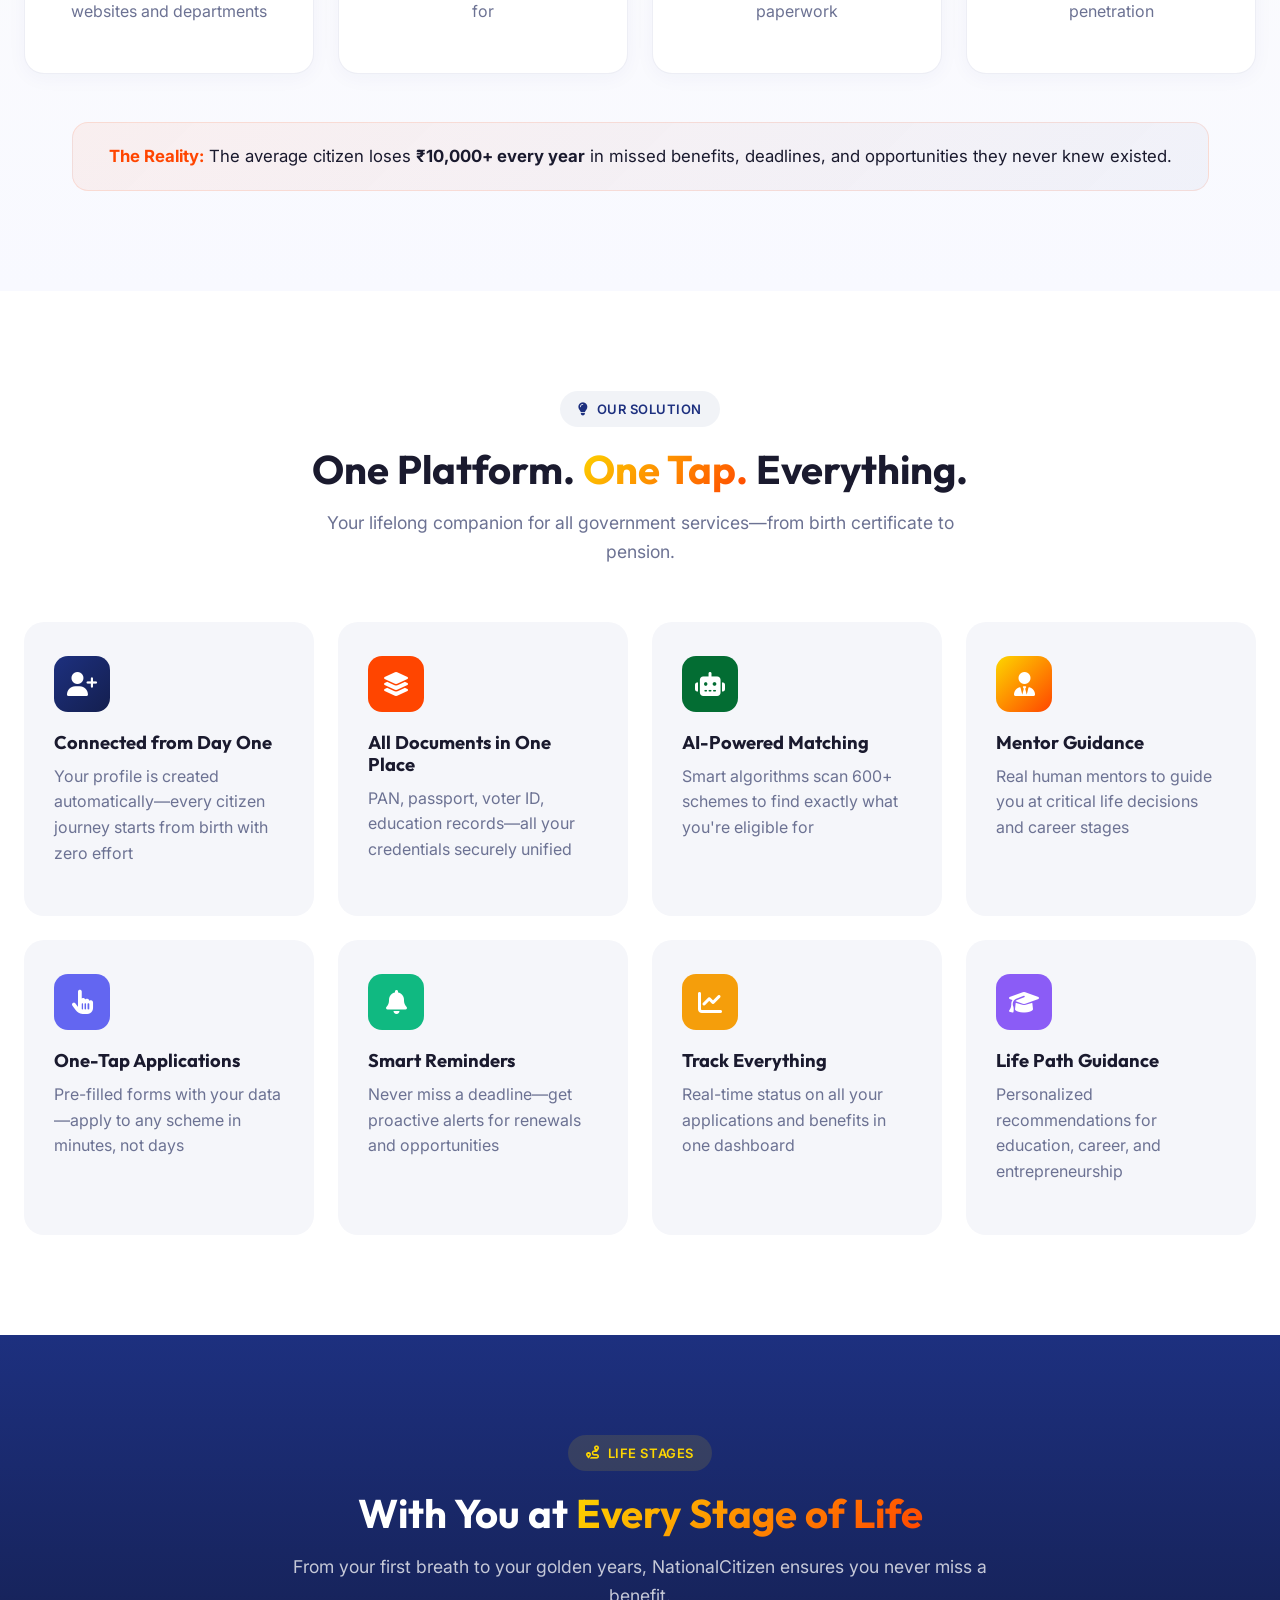
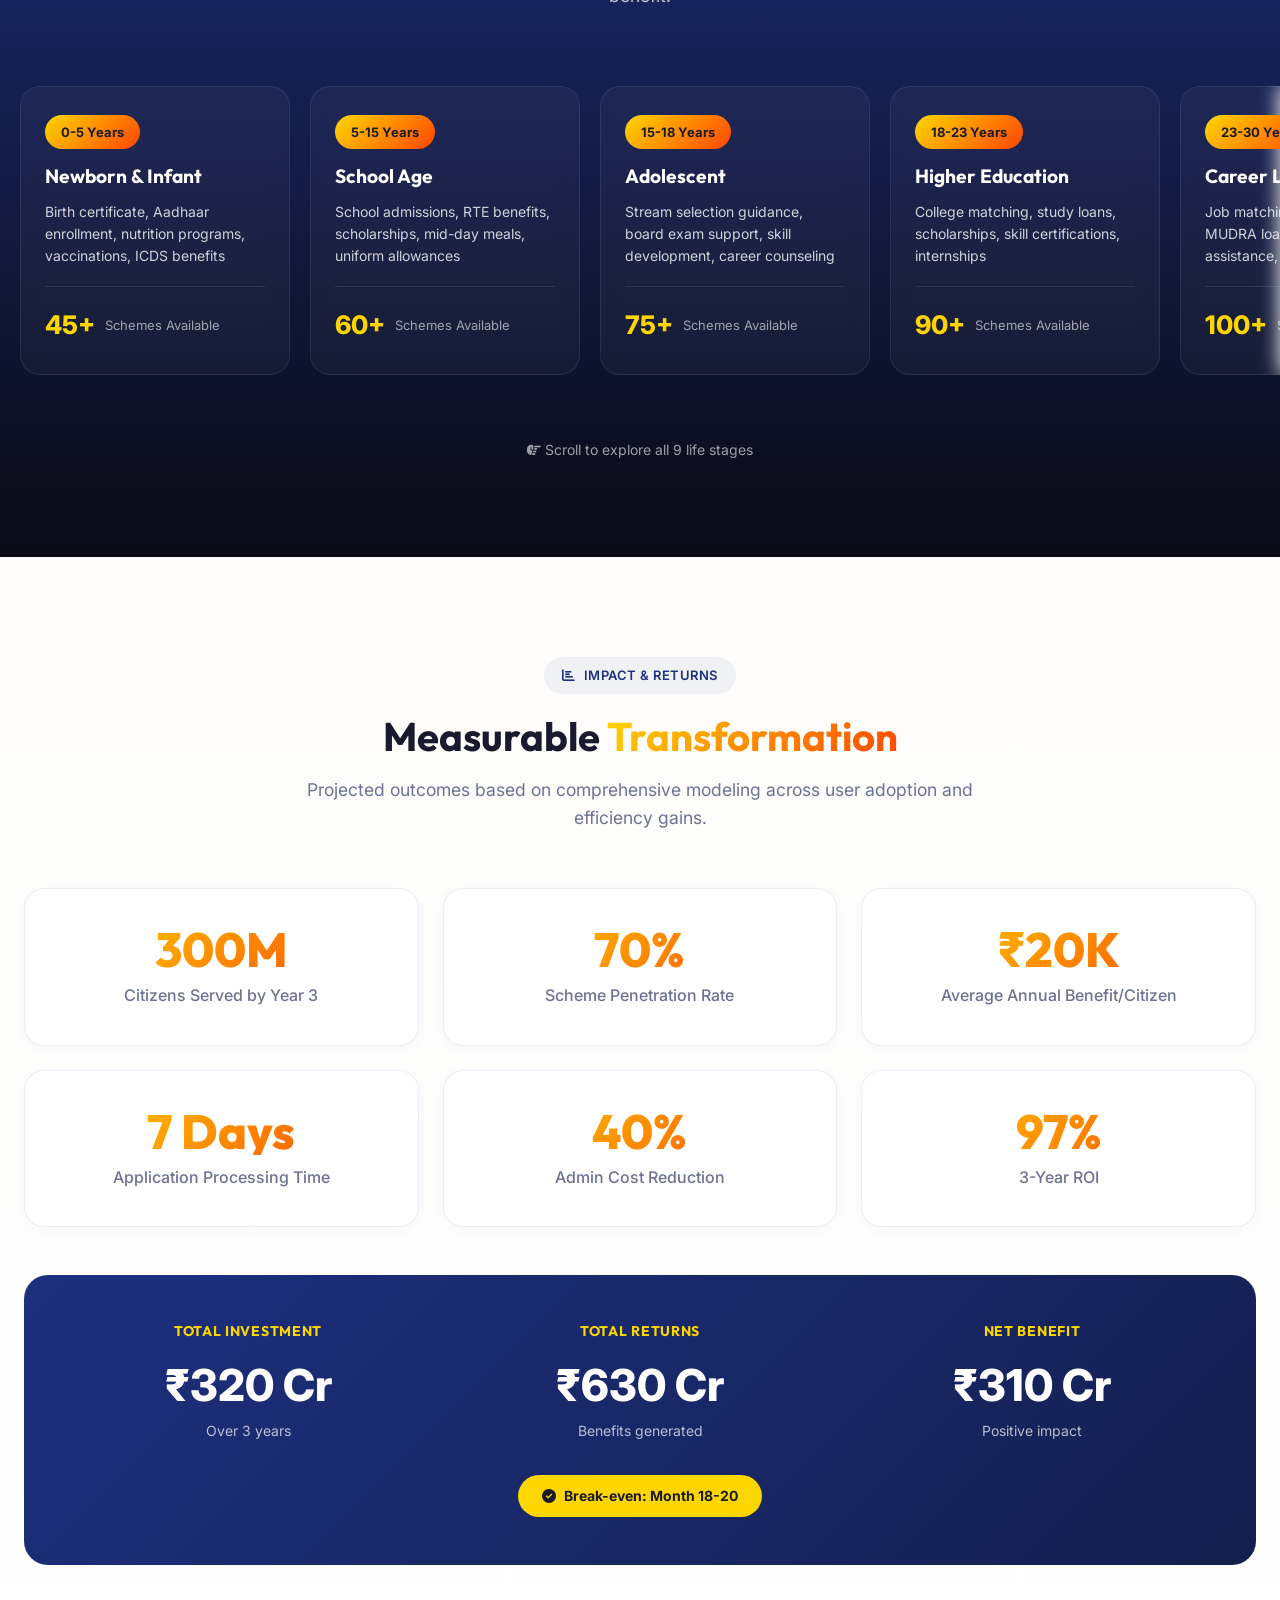
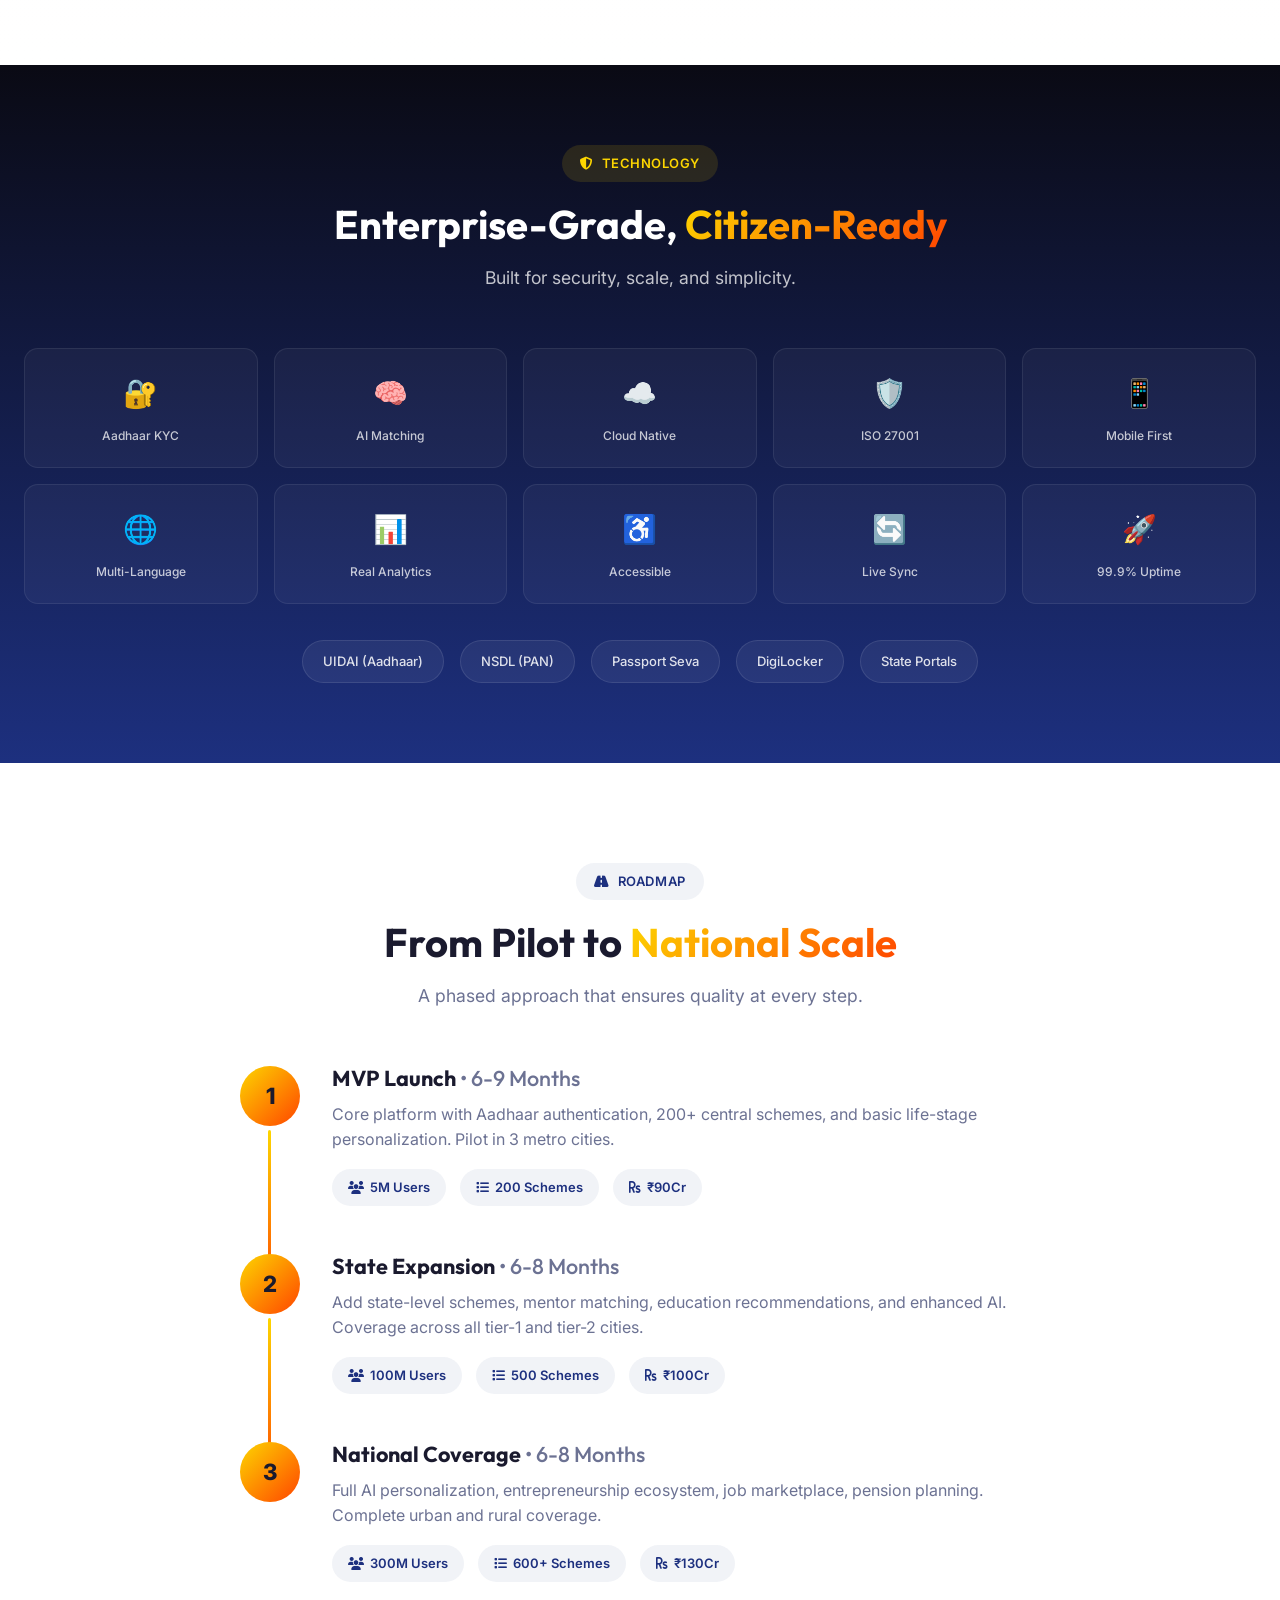
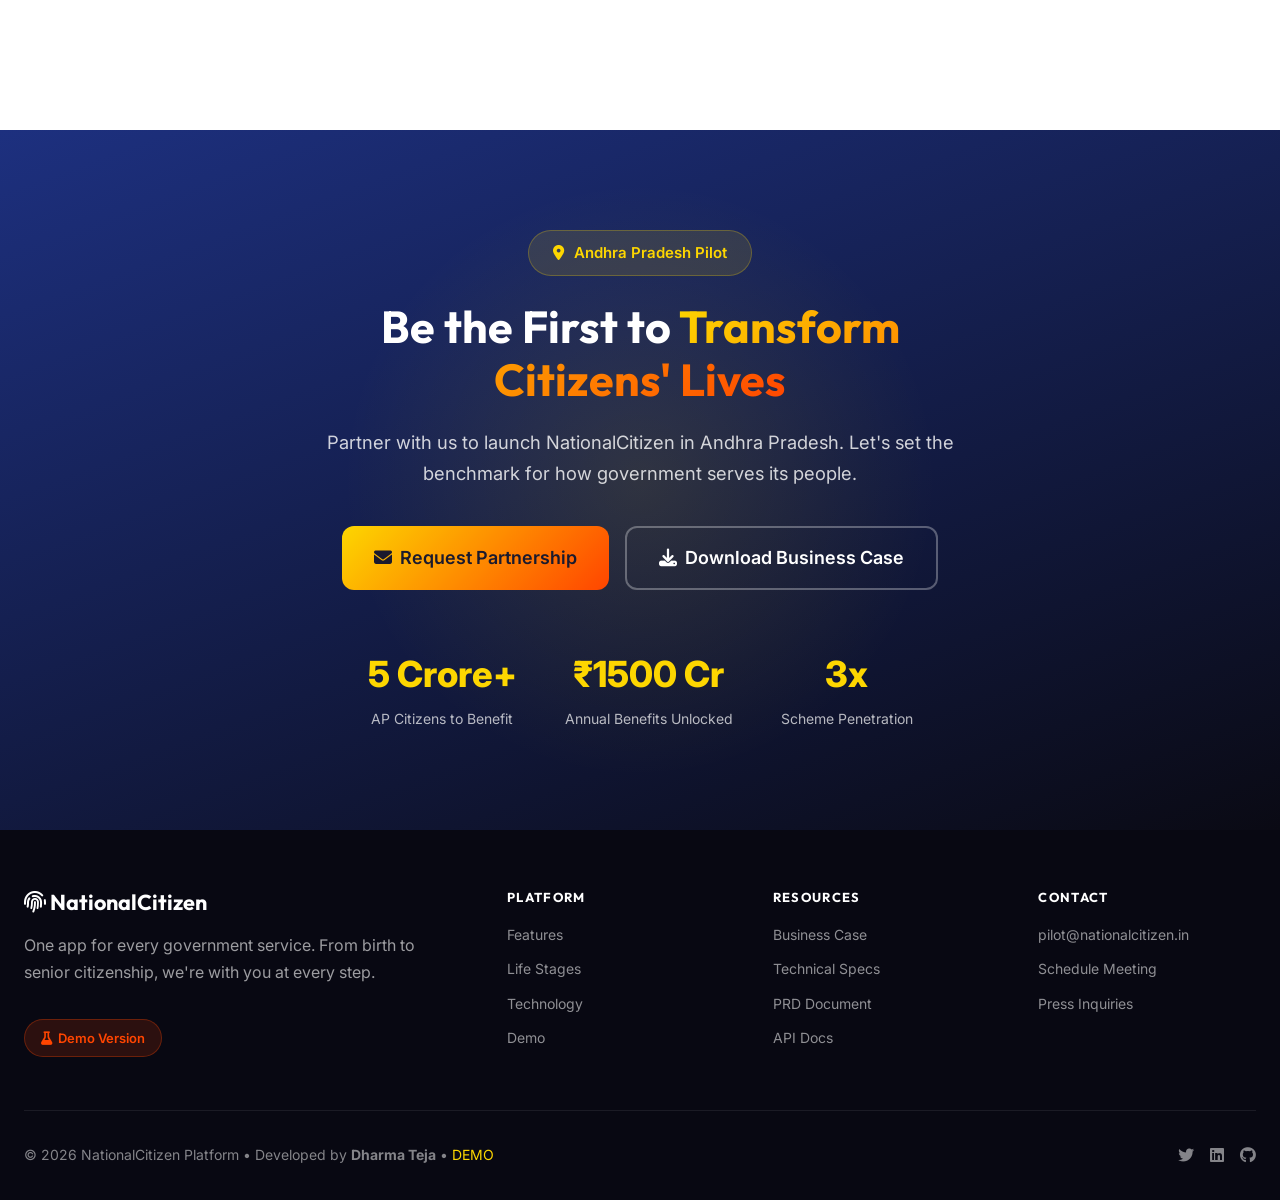
==== commit cced7842: "Fix persona styles and add developer credits for Dharma Teja" ====
--- a/index.html
+++ b/index.html
@@ -1469,7 +1469,7 @@
       </div>
 
       <div class="footer-bottom">
-        <p>© 2026 NationalCitizen Platform • A Strategic Digital India Initiative • <span
+        <p>© 2026 NationalCitizen Platform • Developed by <strong>Dharma Teja</strong> • <span
             style="color: var(--ap-gold);">DEMO</span></p>
         <div style="display: flex; gap: 16px;">
           <a href="#" style="color: rgba(255,255,255,0.5);"><i class="fab fa-twitter"></i></a>
